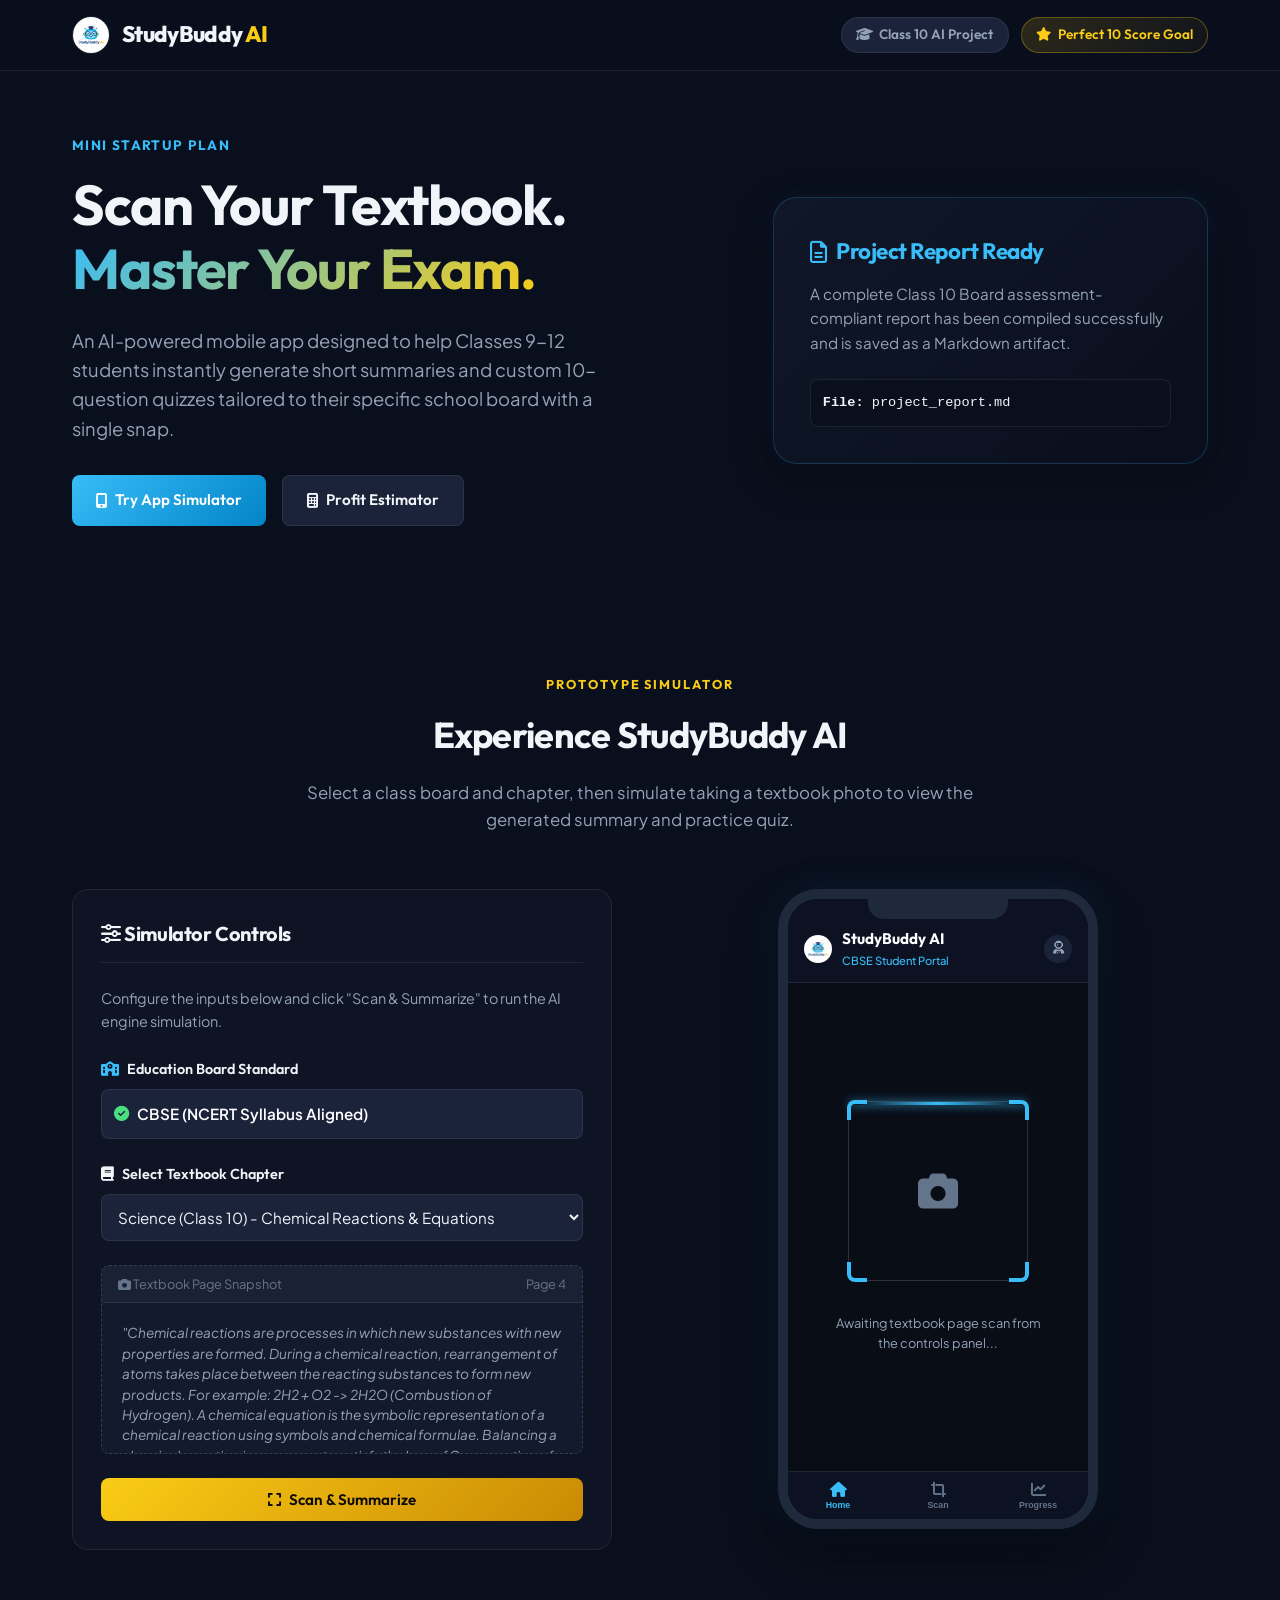
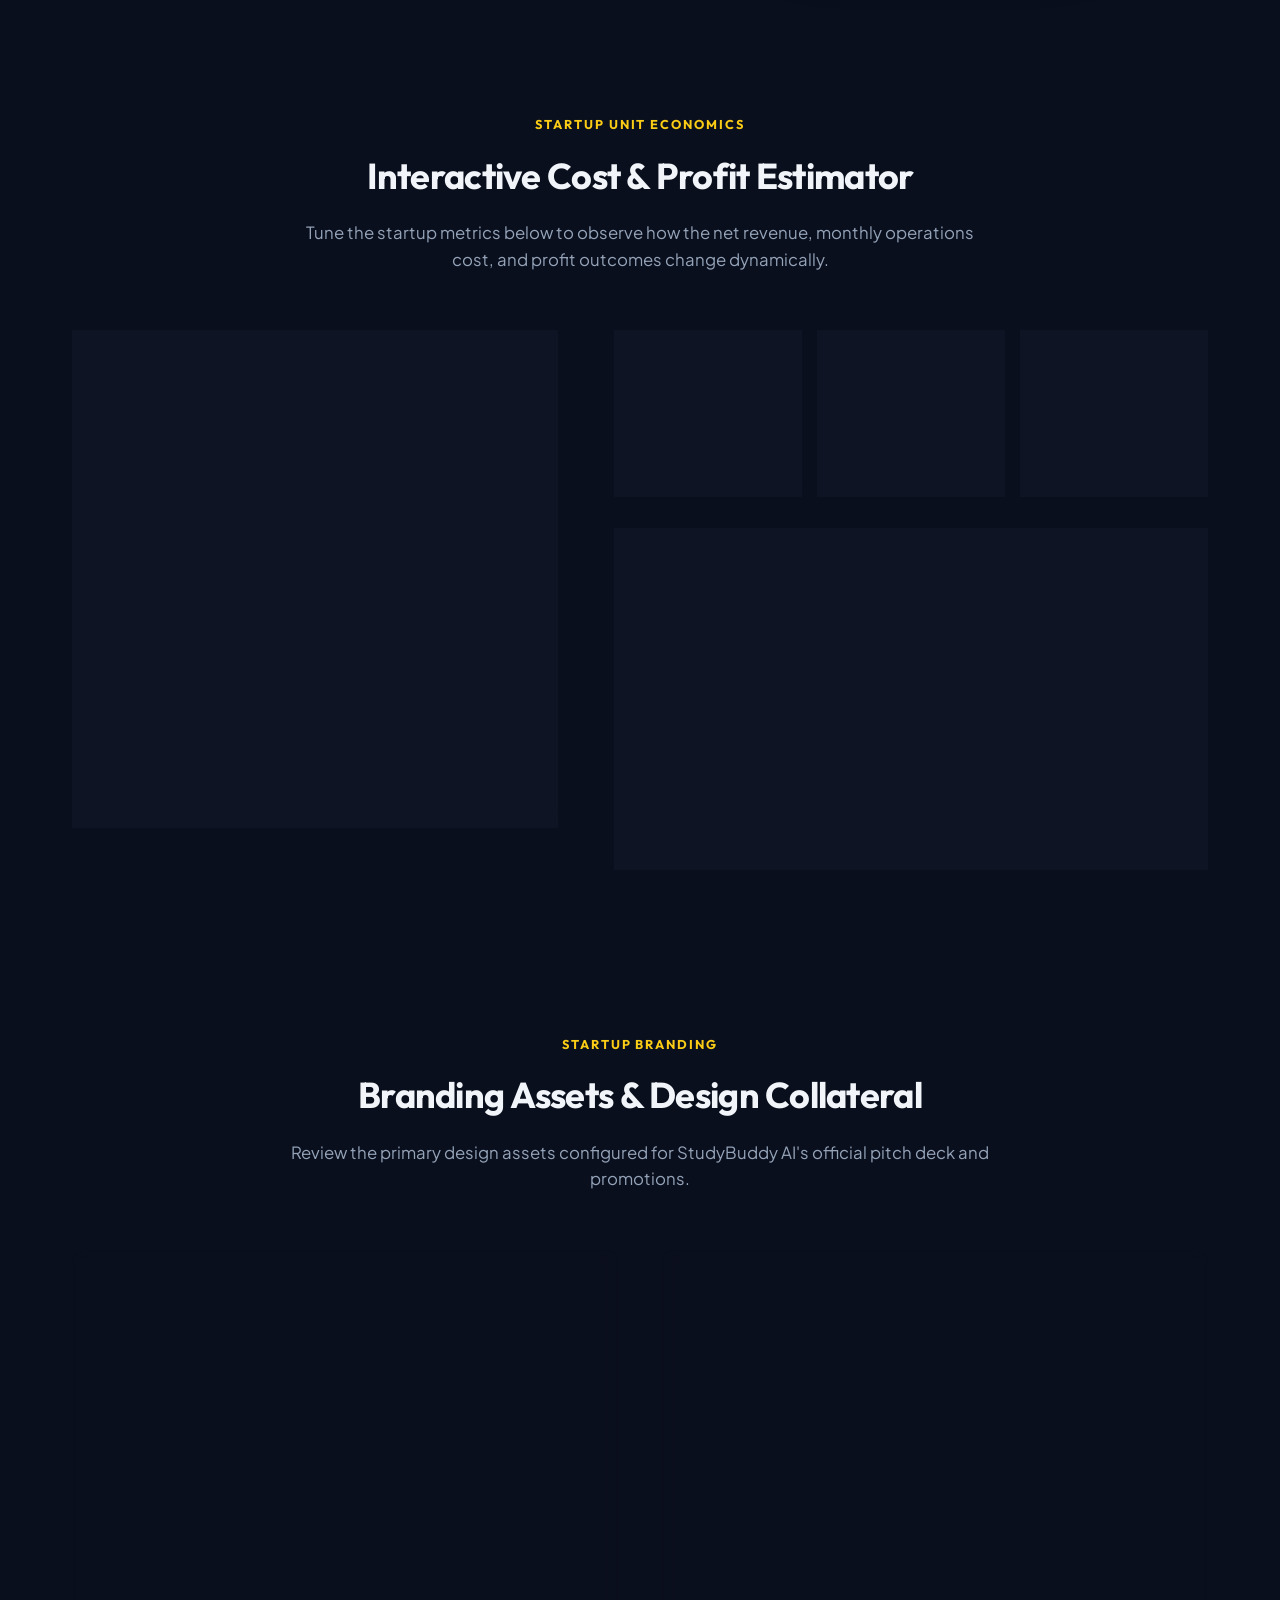
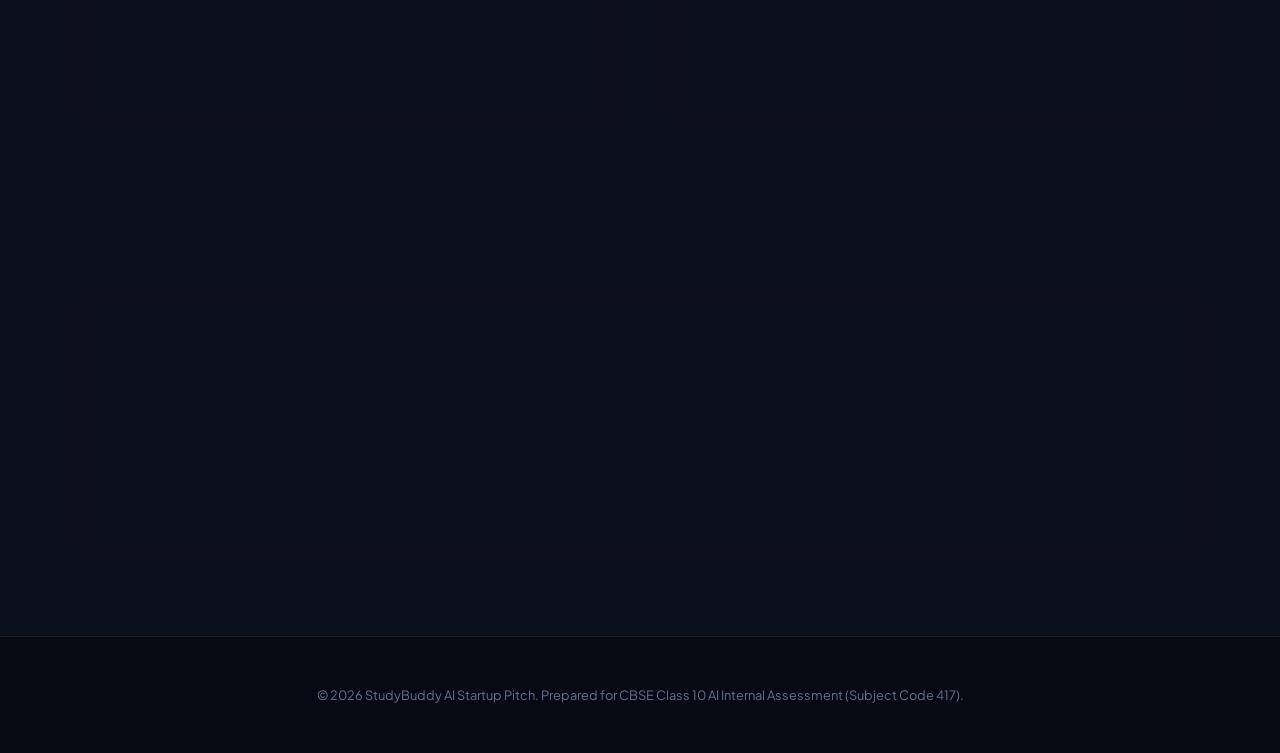
==== index.html @ 03fd6e16 "Initial commit: StudyBuddy AI CBSE project landing page & prototype" ====
<!DOCTYPE html>
<html lang="en">
<head>
  <meta charset="UTF-8">
  <meta name="viewport" content="width=device-width, initial-scale=1.0">
  <title>StudyBuddy AI — Mini Startup Plan Dashboard</title>
  <!-- Google Fonts -->
  <link rel="preconnect" href="https://fonts.googleapis.com">
  <link rel="preconnect" href="https://fonts.gstatic.com" crossorigin>
  <link href="https://fonts.googleapis.com/css2?family=Outfit:wght@300;400;500;600;700;800&family=Plus+Jakarta+Sans:wght@300;400;500;600;700&display=swap" rel="stylesheet">
  <!-- Font Awesome Icons -->
  <link rel="stylesheet" href="https://cdnjs.cloudflare.com/ajax/libs/font-awesome/6.4.0/css/all.min.css">
  <!-- Custom CSS -->
  <link rel="stylesheet" href="styles.css">
</head>
<body class="dark-theme">
  <!-- Navigation Header -->
  <header>
    <div class="header-container">
      <div class="logo-area">
        <img src="assets/logo.png" alt="StudyBuddy AI Logo" class="nav-logo-img">
        <span class="logo-text">StudyBuddy <span class="highlight">AI</span></span>
      </div>
      <div class="badge-area">
        <span class="class-badge"><i class="fa-solid fa-graduation-cap"></i> Class 10 AI Project</span>
        <span class="score-badge"><i class="fa-solid fa-star"></i> Perfect 10 Score Goal</span>
      </div>
    </div>
  </header>

  <!-- Hero Section -->
  <section class="hero-section">
    <div class="hero-grid">
      <div class="hero-content">
        <span class="tagline">MINI STARTUP PLAN</span>
        <h1>Scan Your Textbook.<br><span class="gradient-text">Master Your Exam.</span></h1>
        <p class="subtitle">
          An AI-powered mobile app designed to help Classes 9-12 students instantly generate short summaries and custom 10-question quizzes tailored to their specific school board with a single snap.
        </p>
        <div class="cta-buttons">
          <a href="#simulator" class="btn btn-primary"><i class="fa-solid fa-mobile-screen-button"></i> Try App Simulator</a>
          <a href="#calculator" class="btn btn-secondary"><i class="fa-solid fa-calculator"></i> Profit Estimator</a>
        </div>
      </div>
      <div class="hero-badge-card">
        <div class="badge-content">
          <div class="report-link-card">
            <h3><i class="fa-regular fa-file-lines"></i> Project Report Ready</h3>
            <p>A complete Class 10 Board assessment-compliant report has been compiled successfully and is saved as a Markdown artifact.</p>
            <div class="artifact-meta">
              <span><strong>File:</strong> project_report.md</span>
            </div>
          </div>
        </div>
      </div>
    </div>
  </section>

  <!-- Interactive Simulator Section -->
  <section id="simulator" class="simulator-section">
    <div class="section-header">
      <span class="section-tag">PROTOTYPE SIMULATOR</span>
      <h2>Experience StudyBuddy AI</h2>
      <p>Select a class board and chapter, then simulate taking a textbook photo to view the generated summary and practice quiz.</p>
    </div>

    <div class="simulator-grid">
      <!-- Controller panel (left) -->
      <div class="simulator-controls card">
        <h3><i class="fa-solid fa-sliders"></i> Simulator Controls</h3>
        <p class="control-desc">Configure the inputs below and click "Scan & Summarize" to run the AI engine simulation.</p>
        
        <div class="form-group">
          <label><i class="fa-solid fa-school text-blue"></i> Education Board Standard</label>
          <div style="padding: 0.75rem; background: var(--bg-tertiary); border: 1px solid var(--border-color); border-radius: var(--border-radius-sm); font-size: 0.95rem; font-weight: 600; color: #fff; display: flex; align-items: center; gap: 0.5rem;">
            <i class="fa-solid fa-circle-check text-green"></i> CBSE (NCERT Syllabus Aligned)
          </div>
        </div>

        <div class="form-group">
          <label for="chapter-select"><i class="fa-solid fa-book"></i> Select Textbook Chapter</label>
          <select id="chapter-select">
            <option value="science-10">Science (Class 10) - Chemical Reactions & Equations</option>
            <option value="history-10">Social Science (Class 10) - Nationalism in Europe</option>
            <option value="english-10">English Literature (Class 10) - A Letter to God</option>
          </select>
        </div>

        <div class="textbook-preview">
          <div class="preview-header">
            <span><i class="fa-solid fa-camera"></i> Textbook Page Snapshot</span>
            <span class="page-num">Page 4</span>
          </div>
          <div class="preview-body" id="textbook-page-content">
            <!-- Filled dynamically by JS -->
          </div>
        </div>

        <button id="scan-btn" class="btn btn-accent btn-full"><i class="fa-solid fa-expand"></i> Scan & Summarize</button>
      </div>

      <!-- Simulated Smartphone (center/right) -->
      <div class="smartphone-mockup">
        <div class="phone-frame">
          <div class="phone-notch"></div>
          <div class="phone-screen">
            <!-- App Header -->
            <div class="app-header">
              <img src="assets/logo.png" alt="StudyBuddy AI Logo" class="app-logo">
              <div class="app-title-group">
                <span class="app-name">StudyBuddy AI</span>
                <span class="app-tagline" id="app-current-board">CBSE Student Portal</span>
              </div>
              <div class="app-user-avatar"><i class="fa-solid fa-user-astronaut"></i></div>
            </div>

            <!-- App Screens container -->
            <div class="app-content-container">
              
              <!-- Screen 1: Camera scanning placeholder -->
              <div id="screen-camera" class="phone-screen-view active">
                <div class="scanner-container">
                  <div class="scan-target-box">
                    <div class="corner top-left"></div>
                    <div class="corner top-right"></div>
                    <div class="corner bottom-left"></div>
                    <div class="corner bottom-right"></div>
                    <div class="scan-laser"></div>
                    <i class="fa-solid fa-camera scan-camera-icon"></i>
                  </div>
                  <p class="scan-hint">Awaiting textbook page scan from the controls panel...</p>
                </div>
              </div>

              <!-- Screen 2: Processing -->
              <div id="screen-processing" class="phone-screen-view">
                <div class="processing-loader">
                  <div class="spinner"></div>
                  <h4>AI OCR & Analysis Running...</h4>
                  <p id="processing-step">Extracting textbook text</p>
                </div>
              </div>

              <!-- Screen 3: Output tabs (Summary and Quiz) -->
              <div id="screen-results" class="phone-screen-view">
                <div class="results-tab-bar">
                  <button class="tab-btn active" data-tab="tab-summary"><i class="fa-solid fa-file-text"></i> Summary</button>
                  <button class="tab-btn" data-tab="tab-quiz"><i class="fa-solid fa-list-check"></i> Practice Quiz</button>
                </div>
                <div class="results-tab-content">
                  <!-- Summary Tab -->
                  <div id="tab-summary" class="tab-pane active">
                    <div class="summary-card">
                      <div class="summary-chapter-header">
                        <span class="summary-subject" id="sum-subject">SCIENCE</span>
                        <h4 id="sum-title">Chemical Reactions</h4>
                      </div>
                      <div class="summary-points" id="sum-points-list">
                        <!-- Populated by JS -->
                      </div>
                    </div>
                  </div>
                  <!-- Quiz Tab -->
                  <div id="tab-quiz" class="tab-pane">
                    <div class="quiz-container">
                      <div class="quiz-progress-bar">
                        <div class="quiz-progress" id="quiz-progress-fill"></div>
                      </div>
                      <div class="quiz-q-header">
                        <span class="quiz-q-counter" id="q-counter">Question 1 of 5</span>
                        <span class="quiz-score" id="q-current-score">Score: 0 XP</span>
                      </div>
                      
                      <div class="quiz-question-box" id="quiz-question-text">
                        What is the balancing coefficient of Oxygen in the combustion of methane?
                      </div>

                      <div class="quiz-options-list" id="quiz-options-container">
                        <!-- Populated by JS -->
                      </div>

                      <button id="quiz-next-btn" class="btn btn-accent btn-full hidden">Next Question <i class="fa-solid fa-arrow-right"></i></button>

                      <div id="quiz-result-slide" class="quiz-summary-slide hidden">
                        <i class="fa-solid fa-circle-check score-success-icon"></i>
                        <h3>Quiz Completed!</h3>
                        <p class="final-score-text">You earned <span id="earned-xp" class="text-yellow">50</span> XP</p>
                        <p class="final-score-desc" id="quiz-rating-msg">Great job! You've mastered this page concept.</p>
                        <button id="quiz-restart-btn" class="btn btn-secondary btn-full"><i class="fa-solid fa-arrows-rotate"></i> Retake Quiz</button>
                      </div>
                    </div>
                  </div>
                </div>
              </div>

            </div>

            <!-- App Bottom Navigation bar -->
            <div class="app-bottom-nav">
              <button class="nav-item active" id="app-nav-home"><i class="fa-solid fa-home"></i><span>Home</span></button>
              <button class="nav-item" id="app-nav-scan"><i class="fa-solid fa-crop-simple"></i><span>Scan</span></button>
              <button class="nav-item" id="app-nav-profile"><i class="fa-solid fa-chart-line"></i><span>Progress</span></button>
            </div>

          </div>
        </div>
      </div>
    </div>
  </section>

  <!-- Interactive Financial Calculator Section -->
  <section id="calculator" class="calculator-section">
    <div class="section-header">
      <span class="section-tag">STARTUP UNIT ECONOMICS</span>
      <h2>Interactive Cost & Profit Estimator</h2>
      <p>Tune the startup metrics below to observe how the net revenue, monthly operations cost, and profit outcomes change dynamically.</p>
    </div>

    <div class="calculator-grid">
      <!-- Slider controllers (left) -->
      <div class="calculator-inputs card">
        <h3><i class="fa-solid fa-sliders-h"></i> Financial Variables</h3>
        
        <div class="slider-group">
          <div class="slider-header">
            <span><i class="fa-solid fa-users"></i> Monthly Active Users</span>
            <span class="slider-value" id="val-mau">10,000</span>
          </div>
          <input type="range" id="input-mau" min="1000" max="50000" step="500" value="10000">
          <span class="slider-range-labels"><span>1k</span><span>50k</span></span>
        </div>

        <div class="slider-group">
          <div class="slider-header">
            <span><i class="fa-solid fa-percent"></i> Premium Conversion Rate</span>
            <span class="slider-value" id="val-conversion">10%</span>
          </div>
          <input type="range" id="input-conversion" min="2" max="25" step="0.5" value="10">
          <span class="slider-range-labels"><span>2%</span><span>25%</span></span>
        </div>

        <div class="slider-group">
          <div class="slider-header">
            <span><i class="fa-solid fa-indian-rupee-sign"></i> Premium Price (Monthly)</span>
            <span class="slider-value" id="val-price">₹99</span>
          </div>
          <input type="range" id="input-price" min="49" max="299" step="10" value="99">
          <span class="slider-range-labels"><span>₹49</span><span>₹299</span></span>
        </div>

        <div class="financial-summary-snippet">
          <div class="snip-row">
            <span>Calculated Premium Users:</span>
            <strong id="snip-premium-users">1,000</strong>
          </div>
          <div class="snip-row">
            <span>Break-Even Subscribers Needed:</span>
            <strong id="snip-breakeven">809</strong>
          </div>
        </div>
      </div>

      <!-- Financial Dashboard display (right) -->
      <div class="calculator-outputs">
        <div class="dashboard-metric-grid">
          <!-- Card 1: Gross Revenue -->
          <div class="metric-card card glow-blue">
            <span class="metric-label"><i class="fa-solid fa-arrow-trend-up"></i> Gross Monthly Revenue</span>
            <h2 class="metric-value text-blue" id="disp-revenue">₹99,000</h2>
            <p class="metric-helper">Premium subscribers &times; Subscription price</p>
          </div>

          <!-- Card 2: Total Operations Costs -->
          <div class="metric-card card glow-red">
            <span class="metric-label"><i class="fa-solid fa-wallet"></i> Total Operating Costs</span>
            <h2 class="metric-value text-red" id="disp-cost">₹80,000</h2>
            <p class="metric-helper">Server hosting + AI API tokens + Marketing</p>
          </div>

          <!-- Card 3: Net Profit -->
          <div class="metric-card card glow-green">
            <span class="metric-label"><i class="fa-solid fa-hand-holding-dollar"></i> Net Monthly Profit</span>
            <h2 class="metric-value text-green" id="disp-profit">₹19,000</h2>
            <p class="metric-helper">Gross revenue minus operations cost</p>
          </div>
        </div>

        <!-- Expense Breakdown list -->
        <div class="expense-breakdown card">
          <h3><i class="fa-solid fa-chart-pie"></i> Dynamic Operating Costs Breakdown</h3>
          <div class="expense-bars-container">
            
            <div class="expense-item">
              <div class="exp-header">
                <span>AI LLM API Fees (scales with requests)</span>
                <span id="cost-api">₹25,000</span>
              </div>
              <div class="exp-bar-bg"><div class="exp-bar-fill" id="bar-api" style="width: 31.25%"></div></div>
            </div>

            <div class="expense-item">
              <div class="exp-header">
                <span>Hosting & Cloud Infrastructure (semi-fixed)</span>
                <span id="cost-hosting">₹12,000</span>
              </div>
              <div class="exp-bar-bg"><div class="exp-bar-fill" id="bar-hosting" style="width: 15%"></div></div>
            </div>

            <div class="expense-item">
              <div class="exp-header">
                <span>Social Media Marketing & Acquisition (fixed)</span>
                <span id="cost-marketing">₹15,000</span>
              </div>
              <div class="exp-bar-bg"><div class="exp-bar-fill" id="bar-marketing" style="width: 18.75%"></div></div>
            </div>

            <div class="expense-item">
              <div class="exp-header">
                <span>Customer Support & App Maintenance (fixed)</span>
                <span id="cost-support">₹20,000</span>
              </div>
              <div class="exp-bar-bg"><div class="exp-bar-fill" id="bar-support" style="width: 25%"></div></div>
            </div>

            <div class="expense-item">
              <div class="exp-header">
                <span>Miscellaneous & UPI Gateway Fees (2% of Revenue)</span>
                <span id="cost-misc">₹8,000</span>
              </div>
              <div class="exp-bar-bg"><div class="exp-bar-fill" id="bar-misc" style="width: 10%"></div></div>
            </div>

          </div>
        </div>
      </div>
    </div>
  </section>

  <!-- Startup Assets Showcase -->
  <section class="assets-section">
    <div class="section-header">
      <span class="section-tag">STARTUP BRANDING</span>
      <h2>Branding Assets & Design Collateral</h2>
      <p>Review the primary design assets configured for StudyBuddy AI's official pitch deck and promotions.</p>
    </div>

    <div class="assets-grid">
      <!-- Logo Asset -->
      <div class="asset-showcase-card card">
        <div class="asset-img-container bg-white">
          <img src="assets/logo.png" alt="StudyBuddy AI Logo" class="asset-img">
        </div>
        <div class="asset-details">
          <h4>StudyBuddy AI Official Logo</h4>
          <p>Cute cartoon robot head representing AI assistance, with round glasses and a graduation cap symbolizing studious habits. Designed in bright yellow and sky blue.</p>
          <span class="asset-spec">Format: PNG Vector Style | Size: 1:1 Aspect Ratio</span>
        </div>
      </div>

      <!-- Poster Asset -->
      <div class="asset-showcase-card card">
        <div class="asset-img-container">
          <img src="assets/poster.png" alt="StudyBuddy AI Advertisement Poster" class="asset-img poster-aspect">
        </div>
        <div class="asset-details">
          <h4>Branded Advertisement Poster</h4>
          <p>Designed for social media distribution and school bulletin board ads. Explains the core USP: "Scan Your Textbook. Master Your Exam." with premium glowing graphics.</p>
          <span class="asset-spec">Format: PNG Portrait | Size: A4 High Resolution</span>
        </div>
      </div>
    </div>
  </section>

  <!-- Summary of Market Need & Idea Card (For revision study) -->
  <section class="quick-study-section">
    <div class="card study-summary-card">
      <div class="card-inner-grid">
        <div class="text-side">
          <h2><i class="fa-solid fa-graduation-cap highlight"></i> Ready for Presentation?</h2>
          <p>This web workspace represents the complete visual portfolio for the <strong>StudyBuddy AI Startup Plan</strong>. You can run through this app prototype directly during your Class 10 internal assessment presentation to score the absolute highest marks.</p>
          <div class="study-stats-grid">
            <div class="stat-badge"><i class="fa-solid fa-circle-check text-green"></i> 1-Click Scan Concept</div>
            <div class="stat-badge"><i class="fa-solid fa-circle-check text-green"></i> Board Syllabus Aligned</div>
            <div class="stat-badge"><i class="fa-solid fa-circle-check text-green"></i> Indian Rupees Cost Model</div>
            <div class="stat-badge"><i class="fa-solid fa-circle-check text-green"></i> Fully Responsive Design</div>
          </div>
        </div>
        <div class="button-side">
          <a href="file:///C:/Users/NITHISHKUMAR/.gemini/antigravity/brain/5ebdeb32-1a06-4459-be71-f6422bd69f97/project_report.md" target="_blank" class="btn btn-accent btn-full"><i class="fa-regular fa-file-pdf"></i> Open Written Report</a>
        </div>
      </div>
    </div>
  </section>

  <!-- Footer -->
  <footer>
    <p>&copy; 2026 StudyBuddy AI Startup Pitch. Prepared for CBSE Class 10 AI Internal Assessment (Subject Code 417).</p>
  </footer>

  <!-- Script JS -->
  <script src="script.js"></script>
</body>
</html>
---- styles.css ----
/* -----------------------------------------
   StudyBuddy AI CSS Stylesheet
   Theme: Sleek Dark / Cosmic Tech
   Palettes: Deep Blues, Electric Sky Blue, Sunny Yellow
   ----------------------------------------- */

:root {
  --bg-primary: #0a0f1d;
  --bg-secondary: #121829;
  --bg-tertiary: #1b233a;
  --bg-card: rgba(18, 24, 41, 0.7);
  
  --text-primary: #f1f5f9;
  --text-secondary: #94a3b8;
  --text-muted: #64748b;
  
  --color-blue: #38bdf8;
  --color-blue-glow: rgba(56, 189, 248, 0.15);
  --color-yellow: #facc15;
  --color-yellow-glow: rgba(250, 204, 21, 0.15);
  --color-green: #4ade80;
  --color-green-glow: rgba(74, 222, 128, 0.15);
  --color-red: #f87171;
  --color-red-glow: rgba(248, 113, 113, 0.15);
  
  --accent-color: #38bdf8;
  --border-color: rgba(255, 255, 255, 0.08);
  
  --font-display: 'Outfit', sans-serif;
  --font-body: 'Plus Jakarta Sans', sans-serif;
  --transition-smooth: all 0.3s cubic-bezier(0.4, 0, 0.2, 1);
  --border-radius-sm: 8px;
  --border-radius-md: 16px;
  --border-radius-lg: 24px;
}

/* Base Reset & Styling */
* {
  box-sizing: border-box;
  margin: 0;
  padding: 0;
  scrollbar-width: thin;
  scrollbar-color: var(--text-muted) var(--bg-secondary);
}

html {
  scroll-behavior: smooth;
}

body {
  background-color: var(--bg-primary);
  color: var(--text-primary);
  font-family: var(--font-body);
  line-height: 1.6;
  overflow-x: hidden;
}

/* Scrollbar customization */
::-webkit-scrollbar {
  width: 8px;
}
::-webkit-scrollbar-track {
  background: var(--bg-secondary);
}
::-webkit-scrollbar-thumb {
  background: var(--text-muted);
  border-radius: 4px;
}
::-webkit-scrollbar-thumb:hover {
  background: var(--text-secondary);
}

/* Container limits */
header, section, footer {
  width: 100%;
}

h1, h2, h3, h4 {
  font-family: var(--font-display);
  font-weight: 700;
  letter-spacing: -0.02em;
}

/* Gradients and Text Highlights */
.highlight {
  color: var(--color-yellow);
}

.gradient-text {
  background: linear-gradient(135deg, var(--color-blue), var(--color-yellow));
  -webkit-background-clip: text;
  -webkit-text-fill-color: transparent;
}

.text-blue { color: var(--color-blue); }
.text-yellow { color: var(--color-yellow); }
.text-green { color: var(--color-green); }
.text-red { color: var(--color-red); }

/* Header Navigation Bar */
header {
  background-color: rgba(10, 15, 29, 0.85);
  backdrop-filter: blur(12px);
  border-bottom: 1px solid var(--border-color);
  position: sticky;
  top: 0;
  z-index: 100;
}

.header-container {
  max-width: 1200px;
  margin: 0 auto;
  padding: 1rem 2rem;
  display: flex;
  justify-content: space-between;
  align-items: center;
}

.logo-area {
  display: flex;
  align-items: center;
  gap: 0.75rem;
}

.nav-logo-img {
  width: 38px;
  height: 38px;
  object-fit: contain;
  border-radius: 50%;
  border: 1px solid var(--border-color);
}

.logo-text {
  font-family: var(--font-display);
  font-weight: 800;
  font-size: 1.4rem;
  letter-spacing: -0.03em;
}

.badge-area {
  display: flex;
  gap: 0.75rem;
}

.class-badge, .score-badge {
  font-family: var(--font-display);
  font-weight: 600;
  font-size: 0.85rem;
  padding: 0.4rem 0.9rem;
  border-radius: 20px;
  display: flex;
  align-items: center;
  gap: 0.4rem;
}

.class-badge {
  background: var(--bg-tertiary);
  color: var(--text-secondary);
  border: 1px solid var(--border-color);
}

.score-badge {
  background: linear-gradient(135deg, rgba(250, 204, 21, 0.15), rgba(250, 204, 21, 0.03));
  color: var(--color-yellow);
  border: 1px solid rgba(250, 204, 21, 0.3);
}

/* Card Component (Glassmorphism basis) */
.card {
  background: var(--bg-card);
  backdrop-filter: blur(8px);
  border: 1px solid var(--border-color);
  border-radius: var(--border-radius-md);
  padding: 1.75rem;
  transition: var(--transition-smooth);
}

.card:hover {
  border-color: rgba(255, 255, 255, 0.15);
  box-shadow: 0 10px 30px rgba(0, 0, 0, 0.25);
  transform: translateY(-2px);
}

/* Buttons System */
.btn {
  font-family: var(--font-display);
  font-weight: 600;
  font-size: 0.95rem;
  padding: 0.75rem 1.5rem;
  border-radius: var(--border-radius-sm);
  cursor: pointer;
  display: inline-flex;
  align-items: center;
  justify-content: center;
  gap: 0.5rem;
  transition: var(--transition-smooth);
  text-decoration: none;
  border: none;
}

.btn-primary {
  background: linear-gradient(135deg, var(--color-blue), #0284c7);
  color: #fff;
}

.btn-primary:hover {
  background: linear-gradient(135deg, #0ea5e9, #0369a1);
  box-shadow: 0 4px 15px rgba(56, 189, 248, 0.4);
  transform: translateY(-1px);
}

.btn-secondary {
  background: var(--bg-tertiary);
  color: var(--text-primary);
  border: 1px solid var(--border-color);
}

.btn-secondary:hover {
  background: #253050;
  border-color: rgba(255, 255, 255, 0.2);
}

.btn-accent {
  background: linear-gradient(135deg, var(--color-yellow), #ca8a04);
  color: #0c0a09;
}

.btn-accent:hover {
  background: linear-gradient(135deg, #fde047, #a16207);
  box-shadow: 0 4px 15px rgba(250, 204, 21, 0.4);
  transform: translateY(-1px);
}

.btn-full {
  width: 100%;
}

.hidden {
  display: none !important;
}

/* Hero Section */
.hero-section {
  max-width: 1200px;
  margin: 0 auto;
  padding: 4rem 2rem;
}

.hero-grid {
  display: grid;
  grid-template-columns: 1.2fr 0.8fr;
  gap: 3rem;
  align-items: center;
}

.hero-content .tagline {
  font-family: var(--font-display);
  font-weight: 700;
  letter-spacing: 0.1em;
  font-size: 0.85rem;
  color: var(--color-blue);
  margin-bottom: 1rem;
  display: block;
}

.hero-content h1 {
  font-size: 3.5rem;
  line-height: 1.15;
  margin-bottom: 1.5rem;
}

.hero-content .subtitle {
  font-size: 1.15rem;
  color: var(--text-secondary);
  margin-bottom: 2rem;
  max-width: 550px;
}

.hero-content .cta-buttons {
  display: flex;
  gap: 1rem;
}

/* Hero Report Link Card */
.hero-badge-card {
  perspective: 1000px;
}

.report-link-card {
  background: linear-gradient(135deg, rgba(18, 24, 41, 0.9), rgba(10, 15, 29, 0.95));
  border: 1px solid rgba(56, 189, 248, 0.2);
  border-radius: var(--border-radius-lg);
  padding: 2.25rem;
  box-shadow: 0 15px 40px rgba(0, 0, 0, 0.3), 0 0 20px rgba(56, 189, 248, 0.05);
  position: relative;
  overflow: hidden;
}

.report-link-card::before {
  content: '';
  position: absolute;
  top: -50%;
  right: -50%;
  width: 200px;
  height: 200px;
  background: radial-gradient(circle, rgba(56, 189, 248, 0.15) 0%, rgba(0,0,0,0) 70%);
  pointer-events: none;
}

.report-link-card h3 {
  font-size: 1.4rem;
  margin-bottom: 0.75rem;
  color: var(--color-blue);
  display: flex;
  align-items: center;
  gap: 0.6rem;
}

.report-link-card p {
  color: var(--text-secondary);
  font-size: 0.95rem;
  margin-bottom: 1.5rem;
}

.artifact-meta {
  background: var(--bg-primary);
  border-radius: var(--border-radius-sm);
  padding: 0.75rem;
  border: 1px solid var(--border-color);
  font-family: monospace;
  font-size: 0.85rem;
  color: var(--text-primary);
}

/* Sections Global Structure */
section {
  padding: 5rem 2rem;
  max-width: 1200px;
  margin: 0 auto;
}

.section-header {
  text-align: center;
  max-width: 700px;
  margin: 0 auto 3.5rem auto;
}

.section-tag {
  font-family: var(--font-display);
  font-weight: 700;
  font-size: 0.8rem;
  letter-spacing: 0.15em;
  color: var(--color-yellow);
  display: inline-block;
  margin-bottom: 0.75rem;
}

.section-header h2 {
  font-size: 2.25rem;
  margin-bottom: 1rem;
}

.section-header p {
  color: var(--text-secondary);
  font-size: 1.05rem;
}

/* Simulator Section layout */
.simulator-grid {
  display: grid;
  grid-template-columns: 1fr 1fr;
  gap: 3.5rem;
  align-items: start;
}

/* Left panel controls */
.simulator-controls {
  display: flex;
  flex-direction: column;
  gap: 1.5rem;
}

.simulator-controls h3 {
  font-size: 1.25rem;
  border-bottom: 1px solid var(--border-color);
  padding-bottom: 0.75rem;
}

.control-desc {
  font-size: 0.9rem;
  color: var(--text-secondary);
}

.form-group {
  display: flex;
  flex-direction: column;
  gap: 0.5rem;
}

.form-group label {
  font-family: var(--font-display);
  font-weight: 600;
  font-size: 0.9rem;
  color: var(--text-primary);
  display: flex;
  align-items: center;
  gap: 0.5rem;
}

select {
  background: var(--bg-tertiary);
  border: 1px solid var(--border-color);
  border-radius: var(--border-radius-sm);
  color: var(--text-primary);
  padding: 0.75rem;
  font-family: var(--font-body);
  font-size: 0.95rem;
  outline: none;
  cursor: pointer;
  transition: var(--transition-smooth);
}

select:focus {
  border-color: var(--color-blue);
  box-shadow: 0 0 8px rgba(56, 189, 248, 0.25);
}

.textbook-preview {
  background: #141a2e;
  border: 1px dashed rgba(255,255,255,0.15);
  border-radius: var(--border-radius-sm);
  overflow: hidden;
}

.preview-header {
  background: rgba(255,255,255,0.03);
  padding: 0.5rem 1rem;
  border-bottom: 1px solid var(--border-color);
  display: flex;
  justify-content: space-between;
  align-items: center;
  font-size: 0.8rem;
  color: var(--text-muted);
}

.preview-body {
  padding: 1.25rem;
  font-size: 0.85rem;
  color: var(--text-secondary);
  max-height: 150px;
  overflow-y: auto;
  line-height: 1.5;
}

/* Smartphone Mockup */
.smartphone-mockup {
  display: flex;
  justify-content: center;
  align-items: center;
}

.phone-frame {
  width: 320px;
  height: 640px;
  background: #0f172a;
  border: 10px solid #1e293b;
  border-radius: 40px;
  box-shadow: 0 25px 50px rgba(0, 0, 0, 0.4), 0 0 40px rgba(56, 189, 248, 0.08);
  position: relative;
  overflow: hidden;
}

.phone-notch {
  width: 140px;
  height: 20px;
  background: #1e293b;
  border-radius: 0 0 16px 16px;
  position: absolute;
  top: 0;
  left: 50%;
  transform: translateX(-50%);
  z-index: 10;
}

.phone-screen {
  width: 100%;
  height: 100%;
  display: flex;
  flex-direction: column;
  background: #090d16;
}

/* App Header */
.app-header {
  padding: 1.75rem 1rem 0.75rem 1rem;
  background: #0d1222;
  border-bottom: 1px solid var(--border-color);
  display: flex;
  align-items: center;
  gap: 0.6rem;
}

.app-logo {
  width: 28px;
  height: 28px;
  border-radius: 50%;
}

.app-title-group {
  display: flex;
  flex-direction: column;
  flex-grow: 1;
}

.app-name {
  font-family: var(--font-display);
  font-weight: 700;
  font-size: 0.95rem;
  color: #fff;
}

.app-tagline {
  font-size: 0.7rem;
  color: var(--color-blue);
  font-weight: 500;
}

.app-user-avatar {
  width: 28px;
  height: 28px;
  border-radius: 50%;
  background: var(--bg-tertiary);
  color: var(--text-secondary);
  display: flex;
  align-items: center;
  justify-content: center;
  font-size: 0.8rem;
}

/* App Screens Container */
.app-content-container {
  flex-grow: 1;
  overflow-y: auto;
  position: relative;
  display: flex;
  flex-direction: column;
}

.phone-screen-view {
  position: absolute;
  top: 0;
  left: 0;
  width: 100%;
  height: 100%;
  padding: 1rem;
  display: none;
  flex-direction: column;
}

.phone-screen-view.active {
  display: flex;
}

/* Screen 1: Camera */
.scanner-container {
  flex-grow: 1;
  display: flex;
  flex-direction: column;
  justify-content: center;
  align-items: center;
  text-align: center;
  padding: 1.5rem;
}

.scan-target-box {
  width: 180px;
  height: 180px;
  border: 1px solid rgba(255,255,255,0.15);
  border-radius: 12px;
  position: relative;
  margin-bottom: 2rem;
  display: flex;
  justify-content: center;
  align-items: center;
}

.scan-target-box .corner {
  position: absolute;
  width: 20px;
  height: 20px;
  border: 4px solid var(--color-blue);
}

.corner.top-left { top: -2px; left: -2px; border-right: none; border-bottom: none; border-top-left-radius: 8px; }
.corner.top-right { top: -2px; right: -2px; border-left: none; border-bottom: none; border-top-right-radius: 8px; }
.corner.bottom-left { bottom: -2px; left: -2px; border-right: none; border-top: none; border-bottom-left-radius: 8px; }
.corner.bottom-right { bottom: -2px; right: -2px; border-left: none; border-top: none; border-bottom-right-radius: 8px; }

.scan-laser {
  position: absolute;
  top: 0;
  left: 0;
  width: 100%;
  height: 3px;
  background: linear-gradient(90deg, transparent, var(--color-blue), transparent);
  box-shadow: 0 0 10px var(--color-blue);
  animation: laserScan 2.5s infinite linear;
}

.scan-camera-icon {
  font-size: 2.5rem;
  color: var(--text-muted);
  animation: pulseCamera 2s infinite ease-in-out;
}

.scan-hint {
  font-size: 0.8rem;
  color: var(--text-secondary);
}

/* Animations */
@keyframes laserScan {
  0% { top: 0%; }
  50% { top: 100%; }
  100% { top: 0%; }
}

@keyframes pulseCamera {
  0% { transform: scale(1); opacity: 0.5; }
  50% { transform: scale(1.08); opacity: 0.9; }
  100% { transform: scale(1); opacity: 0.5; }
}

/* Screen 2: Processing */
.processing-loader {
  flex-grow: 1;
  display: flex;
  flex-direction: column;
  justify-content: center;
  align-items: center;
  text-align: center;
}

.spinner {
  width: 42px;
  height: 42px;
  border: 4px solid var(--border-color);
  border-top-color: var(--color-blue);
  border-radius: 50%;
  animation: spin 1s infinite linear;
  margin-bottom: 1.5rem;
}

@keyframes spin {
  0% { transform: rotate(0deg); }
  100% { transform: rotate(360deg); }
}

.processing-loader h4 {
  font-size: 1rem;
  margin-bottom: 0.5rem;
}

.processing-loader p {
  font-size: 0.75rem;
  color: var(--color-blue);
  font-family: monospace;
}

/* Screen 3: Results */
.results-tab-bar {
  display: flex;
  background: #0d1222;
  border-radius: 8px;
  padding: 0.25rem;
  margin-bottom: 0.75rem;
}

.tab-btn {
  flex: 1;
  background: transparent;
  border: none;
  color: var(--text-secondary);
  padding: 0.5rem;
  font-family: var(--font-display);
  font-weight: 600;
  font-size: 0.75rem;
  cursor: pointer;
  border-radius: 6px;
  transition: var(--transition-smooth);
  display: flex;
  align-items: center;
  justify-content: center;
  gap: 0.3rem;
}

.tab-btn.active {
  background: var(--bg-tertiary);
  color: var(--color-blue);
  box-shadow: 0 2px 6px rgba(0,0,0,0.15);
}

.results-tab-content {
  flex-grow: 1;
  overflow-y: auto;
  padding-right: 0.25rem;
}

.tab-pane {
  display: none;
  flex-direction: column;
  gap: 0.75rem;
}

.tab-pane.active {
  display: flex;
}

/* Summary Card Style */
.summary-card {
  background: var(--bg-secondary);
  border: 1px solid var(--border-color);
  border-radius: 12px;
  padding: 1rem;
}

.summary-chapter-header {
  border-bottom: 1px solid var(--border-color);
  padding-bottom: 0.5rem;
  margin-bottom: 0.75rem;
}

.summary-subject {
  font-size: 0.65rem;
  font-family: var(--font-display);
  font-weight: 800;
  letter-spacing: 0.1em;
  color: var(--color-yellow);
}

.summary-chapter-header h4 {
  font-size: 0.95rem;
  color: #fff;
}

.summary-points {
  display: flex;
  flex-direction: column;
  gap: 0.6rem;
}

.summary-point-item {
  display: flex;
  gap: 0.5rem;
  font-size: 0.75rem;
  color: var(--text-secondary);
  line-height: 1.4;
}

.summary-point-item i {
  color: var(--color-blue);
  margin-top: 0.2rem;
  font-size: 0.65rem;
}

/* Quiz Interface */
.quiz-container {
  display: flex;
  flex-direction: column;
  gap: 0.8rem;
  height: 100%;
}

.quiz-progress-bar {
  width: 100%;
  height: 4px;
  background: var(--bg-tertiary);
  border-radius: 2px;
  overflow: hidden;
}

.quiz-progress {
  height: 100%;
  background: var(--color-yellow);
  width: 0%;
  transition: var(--transition-smooth);
}

.quiz-q-header {
  display: flex;
  justify-content: space-between;
  font-size: 0.7rem;
  font-weight: 600;
}

.quiz-q-counter {
  color: var(--text-secondary);
}

.quiz-score {
  color: var(--color-yellow);
}

.quiz-question-box {
  background: var(--bg-secondary);
  border: 1px solid var(--border-color);
  border-radius: 10px;
  padding: 0.85rem;
  font-size: 0.8rem;
  font-weight: 600;
  color: #fff;
  line-height: 1.4;
}

.quiz-options-list {
  display: flex;
  flex-direction: column;
  gap: 0.5rem;
}

.quiz-option {
  background: var(--bg-tertiary);
  border: 1px solid var(--border-color);
  border-radius: 8px;
  padding: 0.65rem 0.85rem;
  font-size: 0.75rem;
  color: var(--text-secondary);
  cursor: pointer;
  transition: var(--transition-smooth);
  text-align: left;
  display: flex;
  justify-content: space-between;
  align-items: center;
}

.quiz-option:hover {
  background: #252f4c;
  border-color: rgba(255,255,255,0.15);
  color: #fff;
}

.quiz-option.correct {
  background: rgba(74, 222, 128, 0.15);
  border-color: var(--color-green);
  color: var(--color-green);
  font-weight: 600;
}

.quiz-option.incorrect {
  background: rgba(248, 113, 113, 0.15);
  border-color: var(--color-red);
  color: var(--color-red);
}

/* Quiz Completion Screen */
.quiz-summary-slide {
  flex-grow: 1;
  display: flex;
  flex-direction: column;
  justify-content: center;
  align-items: center;
  text-align: center;
  padding: 1.5rem 1rem;
}

.score-success-icon {
  font-size: 3rem;
  color: var(--color-green);
  margin-bottom: 1rem;
  animation: scaleIn 0.5s ease-out;
}

@keyframes scaleIn {
  0% { transform: scale(0); }
  75% { transform: scale(1.15); }
  100% { transform: scale(1); }
}

.quiz-summary-slide h3 {
  font-size: 1.15rem;
  margin-bottom: 0.5rem;
}

.final-score-text {
  font-size: 1.25rem;
  font-family: var(--font-display);
  font-weight: 700;
  margin-bottom: 0.25rem;
}

.final-score-desc {
  font-size: 0.75rem;
  color: var(--text-secondary);
  margin-bottom: 1.5rem;
}

/* App Bottom Navigation Bar mockup */
.app-bottom-nav {
  height: 48px;
  background: #0d1222;
  border-top: 1px solid var(--border-color);
  display: flex;
}

.nav-item {
  flex: 1;
  background: transparent;
  border: none;
  color: var(--text-muted);
  display: flex;
  flex-direction: column;
  justify-content: center;
  align-items: center;
  cursor: pointer;
  transition: var(--transition-smooth);
}

.nav-item i {
  font-size: 0.95rem;
  margin-bottom: 0.15rem;
}

.nav-item span {
  font-size: 0.55rem;
  font-weight: 600;
}

.nav-item:hover, .nav-item.active {
  color: var(--color-blue);
}

/* Financial Calculator Section layout */
.calculator-grid {
  display: grid;
  grid-template-columns: 0.9fr 1.1fr;
  gap: 3.5rem;
  align-items: start;
}

.calculator-inputs {
  display: flex;
  flex-direction: column;
  gap: 1.75rem;
}

.calculator-inputs h3 {
  font-size: 1.25rem;
  border-bottom: 1px solid var(--border-color);
  padding-bottom: 0.75rem;
}

.slider-group {
  display: flex;
  flex-direction: column;
  gap: 0.5rem;
}

.slider-header {
  display: flex;
  justify-content: space-between;
  font-size: 0.95rem;
  font-family: var(--font-display);
  font-weight: 600;
}

.slider-header i {
  color: var(--color-blue);
  margin-right: 0.4rem;
}

.slider-value {
  color: var(--color-yellow);
}

input[type="range"] {
  -webkit-appearance: none;
  appearance: none;
  width: 100%;
  height: 6px;
  border-radius: 3px;
  background: var(--bg-tertiary);
  outline: none;
}

input[type="range"]::-webkit-slider-thumb {
  -webkit-appearance: none;
  appearance: none;
  width: 18px;
  height: 18px;
  border-radius: 50%;
  background: var(--color-blue);
  cursor: pointer;
  box-shadow: 0 0 10px rgba(56, 189, 248, 0.5);
  transition: var(--transition-smooth);
}

input[type="range"]::-webkit-slider-thumb:hover {
  transform: scale(1.15);
}

.slider-range-labels {
  display: flex;
  justify-content: space-between;
  font-size: 0.75rem;
  color: var(--text-muted);
}

.financial-summary-snippet {
  background: rgba(255,255,255,0.02);
  border-radius: 8px;
  padding: 1rem;
  border: 1px solid var(--border-color);
  display: flex;
  flex-direction: column;
  gap: 0.5rem;
}

.snip-row {
  display: flex;
  justify-content: space-between;
  font-size: 0.85rem;
  color: var(--text-secondary);
}

.snip-row strong {
  color: #fff;
}

/* Outputs Cards Grid */
.calculator-outputs {
  display: flex;
  flex-direction: column;
  gap: 2rem;
}

.dashboard-metric-grid {
  display: grid;
  grid-template-columns: repeat(3, 1fr);
  gap: 1rem;
}

.metric-card {
  padding: 1.25rem 1rem;
  text-align: center;
  position: relative;
  overflow: hidden;
}

.metric-card::before {
  content: '';
  position: absolute;
  top: 0;
  left: 0;
  width: 100%;
  height: 4px;
}

.glow-blue::before { background: var(--color-blue); }
.glow-red::before { background: var(--color-red); }
.glow-green::before { background: var(--color-green); }

.glow-blue:hover { box-shadow: 0 8px 24px var(--color-blue-glow); }
.glow-red:hover { box-shadow: 0 8px 24px var(--color-red-glow); }
.glow-green:hover { box-shadow: 0 8px 24px var(--color-green-glow); }

.metric-label {
  font-size: 0.75rem;
  color: var(--text-muted);
  font-weight: 600;
  text-transform: uppercase;
  letter-spacing: 0.05em;
  display: flex;
  align-items: center;
  justify-content: center;
  gap: 0.3rem;
  margin-bottom: 0.5rem;
}

.metric-value {
  font-size: 1.6rem;
  font-weight: 800;
  margin-bottom: 0.25rem;
}

.metric-helper {
  font-size: 0.65rem;
  color: var(--text-muted);
}

/* Expense breakdown list style */
.expense-breakdown h3 {
  font-size: 1.15rem;
  margin-bottom: 1.25rem;
  border-bottom: 1px solid var(--border-color);
  padding-bottom: 0.5rem;
}

.expense-bars-container {
  display: flex;
  flex-direction: column;
  gap: 1rem;
}

.expense-item {
  display: flex;
  flex-direction: column;
  gap: 0.35rem;
}

.exp-header {
  display: flex;
  justify-content: space-between;
  font-size: 0.8rem;
  color: var(--text-secondary);
}

.exp-header span:last-child {
  font-weight: 700;
  color: #fff;
}

.exp-bar-bg {
  width: 100%;
  height: 6px;
  background: var(--bg-tertiary);
  border-radius: 3px;
  overflow: hidden;
}

.exp-bar-fill {
  height: 100%;
  background: linear-gradient(90deg, var(--color-blue), var(--color-yellow));
  border-radius: 3px;
  transition: width 0.4s ease;
}

/* Branding Assets Showcase Section */
.assets-grid {
  display: grid;
  grid-template-columns: 1fr 1fr;
  gap: 2.5rem;
}

.asset-showcase-card {
  display: flex;
  flex-direction: column;
  gap: 1.25rem;
  overflow: hidden;
  padding: 1.25rem;
}

.asset-img-container {
  width: 100%;
  border-radius: var(--border-radius-sm);
  display: flex;
  justify-content: center;
  align-items: center;
  overflow: hidden;
  border: 1px solid var(--border-color);
  background: var(--bg-secondary);
}

.bg-white {
  background: #ffffff !important;
}

.asset-img {
  max-width: 100%;
  max-height: 280px;
  object-fit: contain;
  transition: var(--transition-smooth);
}

.asset-img.poster-aspect {
  max-height: 280px;
}

.asset-showcase-card:hover .asset-img {
  transform: scale(1.03);
}

.asset-details h4 {
  font-size: 1.1rem;
  color: #fff;
  margin-bottom: 0.35rem;
}

.asset-details p {
  font-size: 0.85rem;
  color: var(--text-secondary);
  margin-bottom: 0.75rem;
}

.asset-spec {
  font-family: monospace;
  font-size: 0.75rem;
  color: var(--text-muted);
}

/* Quick Study CTA Block */
.study-summary-card {
  background: linear-gradient(135deg, rgba(26, 35, 58, 0.8), rgba(18, 24, 41, 0.8));
  border: 1px solid rgba(250, 204, 21, 0.2);
}

.card-inner-grid {
  display: grid;
  grid-template-columns: 1.3fr 0.7fr;
  gap: 2.5rem;
  align-items: center;
}

.card-inner-grid h2 {
  font-size: 1.8rem;
  margin-bottom: 0.75rem;
}

.card-inner-grid p {
  color: var(--text-secondary);
  font-size: 0.95rem;
  margin-bottom: 1.5rem;
}

.study-stats-grid {
  display: grid;
  grid-template-columns: 1fr 1fr;
  gap: 0.75rem;
}

.stat-badge {
  font-size: 0.8rem;
  font-weight: 600;
  display: flex;
  align-items: center;
  gap: 0.5rem;
  color: var(--text-secondary);
}

/* Footer styling */
footer {
  text-align: center;
  padding: 3rem;
  border-top: 1px solid var(--border-color);
  background: #070a13;
}

footer p {
  font-size: 0.8rem;
  color: var(--text-muted);
}

/* Responsive adjustments */
@media (max-width: 968px) {
  .hero-grid, .simulator-grid, .calculator-grid, .assets-grid, .card-inner-grid {
    grid-template-columns: 1fr;
    gap: 2rem;
  }
  
  .hero-content {
    text-align: center;
  }
  
  .hero-content h1 {
    font-size: 2.75rem;
  }
  
  .hero-content .subtitle {
    margin: 0 auto 2rem auto;
  }
  
  .hero-content .cta-buttons {
    justify-content: center;
  }
  
  .dashboard-metric-grid {
    grid-template-columns: repeat(3, 1fr);
  }
  
  .header-container {
    flex-direction: column;
    gap: 1rem;
    text-align: center;
  }
}

@media (max-width: 680px) {
  .dashboard-metric-grid {
    grid-template-columns: 1fr;
    gap: 1rem;
  }
  
  .study-stats-grid {
    grid-template-columns: 1fr;
  }
  
  .card-inner-grid {
    text-align: center;
  }
  
  .card-inner-grid h2 {
    font-size: 1.5rem;
  }
}

@media (max-width: 480px) {
  section {
    padding: 3rem 1rem;
  }
  
  .hero-section {
    padding: 2rem 1rem;
  }
  
  .hero-content h1 {
    font-size: 2.0rem;
    line-height: 1.25;
  }
  
  .hero-content .subtitle {
    font-size: 0.95rem;
  }
  
  .btn {
    padding: 0.65rem 1.15rem;
    font-size: 0.85rem;
  }
  
  .hero-content .cta-buttons {
    flex-direction: column;
    width: 100%;
  }
  
  .hero-content .cta-buttons .btn {
    width: 100%;
  }
  
  .section-header {
    margin-bottom: 2.5rem;
  }
  
  .section-header h2 {
    font-size: 1.65rem;
  }
  
  .section-header p {
    font-size: 0.9rem;
  }
  
  .card {
    padding: 1.25rem;
  }
  
  /* Smartphone Adaptive scaling for small viewports */
  .smartphone-mockup {
    width: 100%;
    overflow: hidden;
  }
  
  .phone-frame {
    width: 100%;
    max-width: 290px;
    height: 540px;
    border: 4px solid #1e293b;
    border-radius: 24px;
    box-shadow: 0 15px 30px rgba(0, 0, 0, 0.4);
  }
  
  .phone-notch {
    display: none; /* Hide notch on small screen to save space */
  }
  
  .app-header {
    padding: 1.25rem 0.75rem 0.5rem 0.75rem;
  }
  
  .app-name {
    font-size: 0.85rem;
  }
  
  .app-tagline {
    font-size: 0.65rem;
  }
  
  .results-tab-bar {
    margin-bottom: 0.5rem;
  }
  
  .tab-btn {
    font-size: 0.7rem;
    padding: 0.4rem;
  }
  
  .summary-card, .quiz-container {
    padding: 0.75rem;
  }
  
  .summary-chapter-header h4 {
    font-size: 0.85rem;
  }
  
  .summary-point-item {
    font-size: 0.7rem;
  }
  
  .quiz-question-box {
    padding: 0.7rem;
    font-size: 0.75rem;
  }
  
  .quiz-option {
    padding: 0.5rem 0.75rem;
    font-size: 0.7rem;
  }
  
  .slider-header {
    font-size: 0.85rem;
  }
  
  .financial-summary-snippet {
    padding: 0.75rem;
  }
  
  .snip-row {
    font-size: 0.75rem;
  }
  
  .metric-card {
    padding: 1rem 0.75rem;
  }
  
  .metric-value {
    font-size: 1.4rem;
  }
  
  .asset-img-container {
    height: 200px;
  }
  
  .asset-img {
    max-height: 180px;
  }
  
  .button-side {
    width: 100%;
  }
  
  .button-side .btn {
    width: 100%;
  }
}
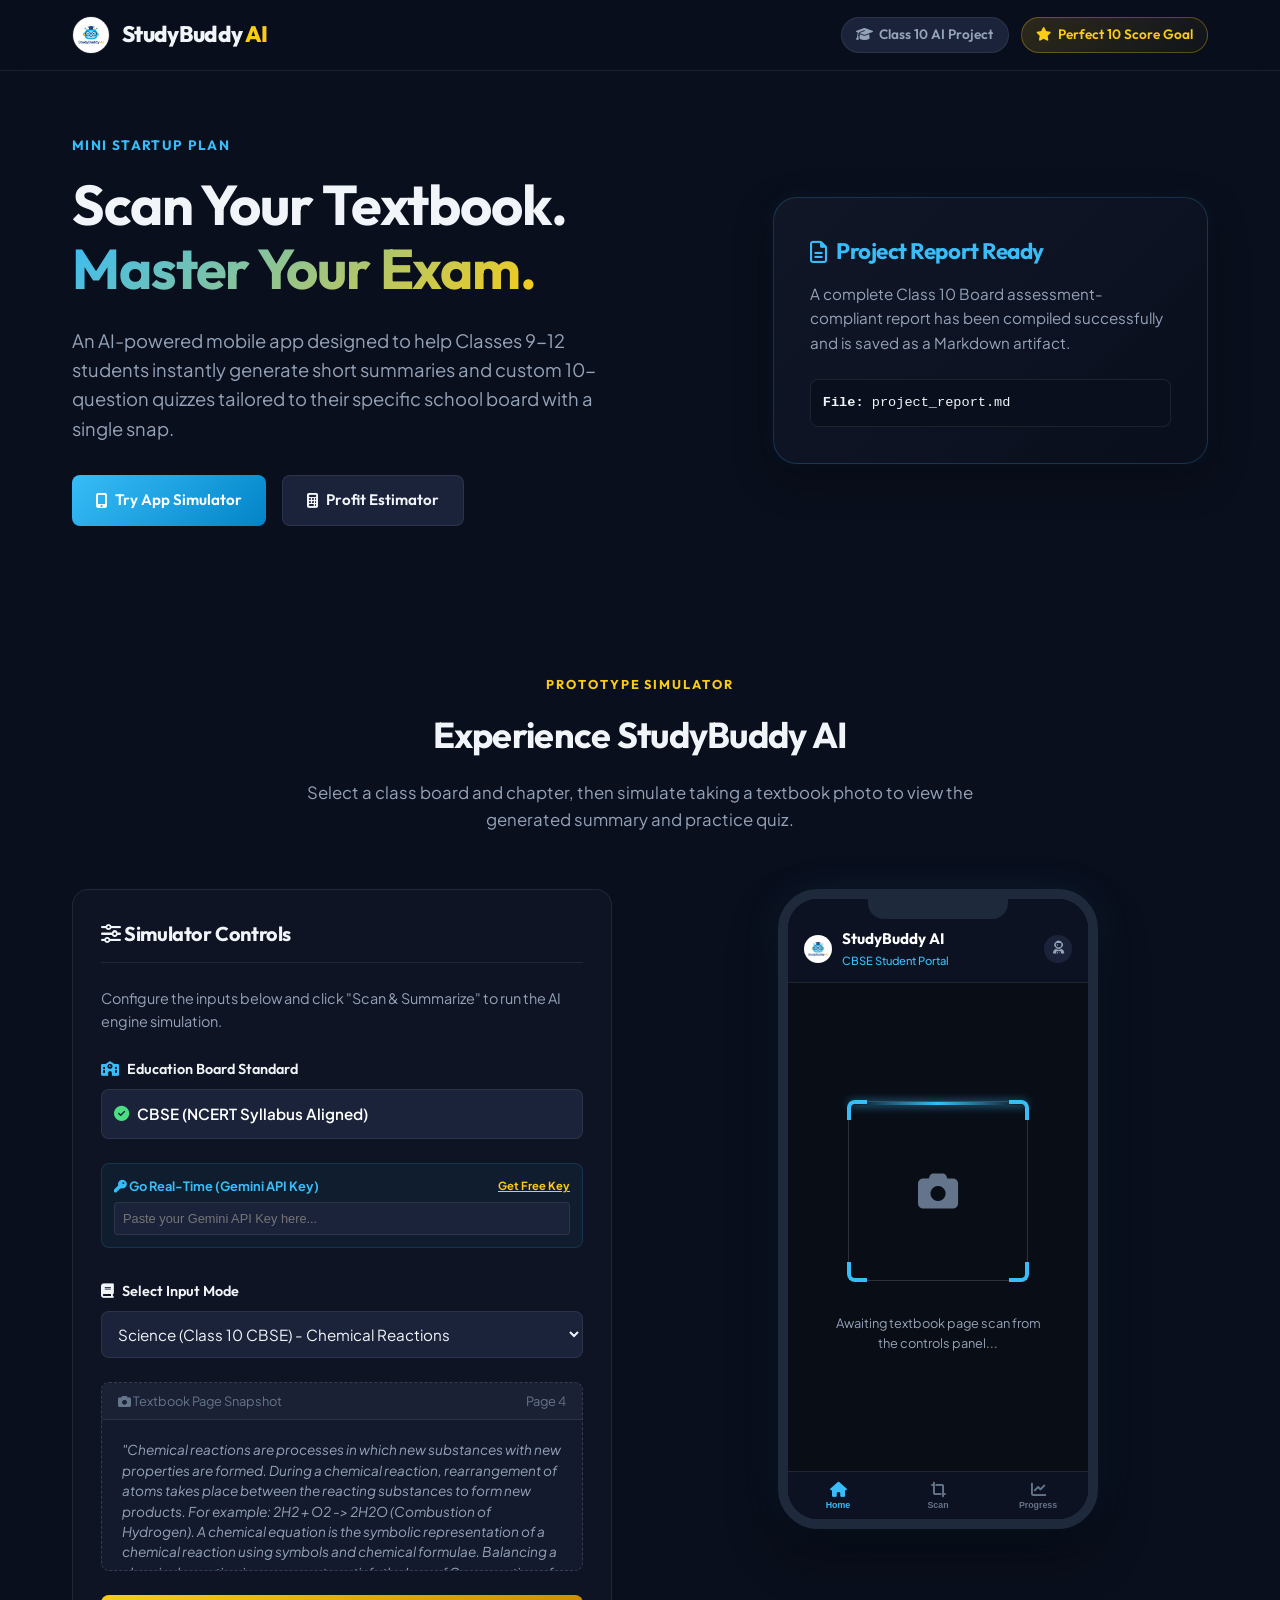
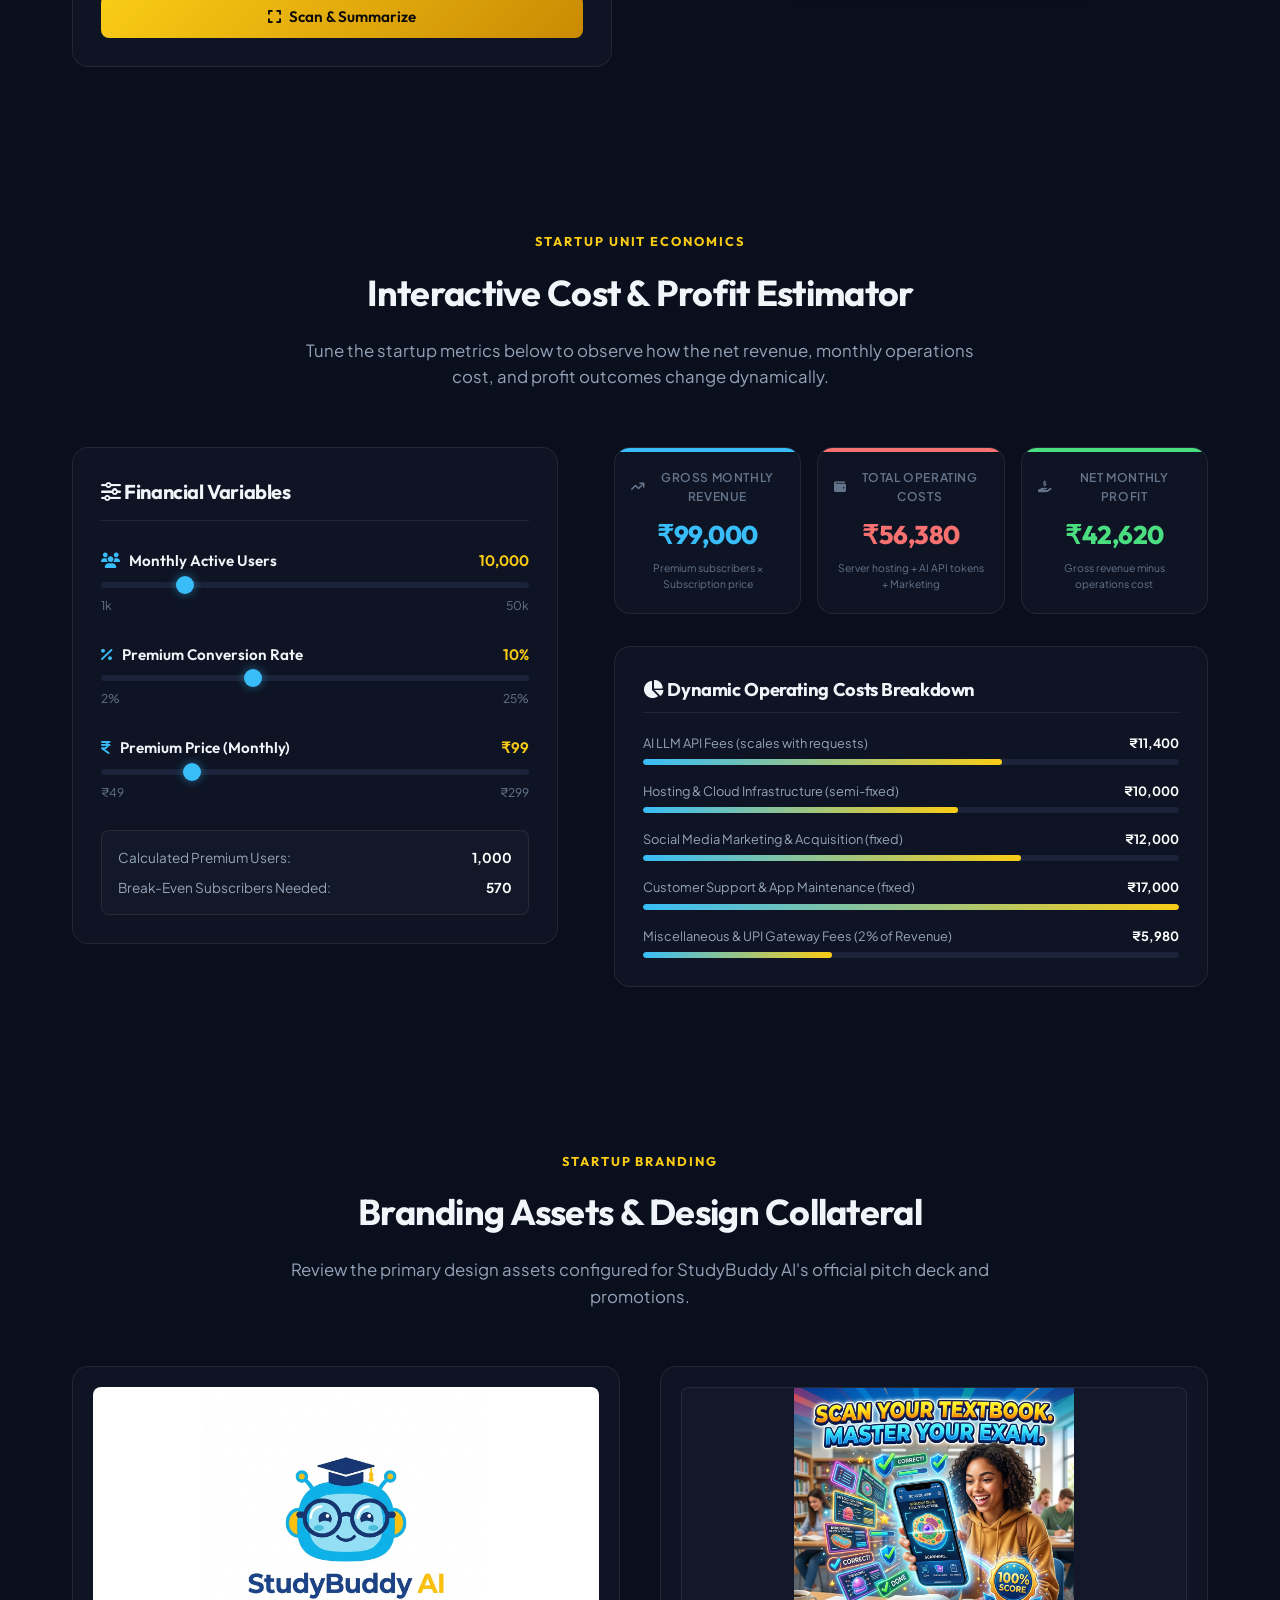
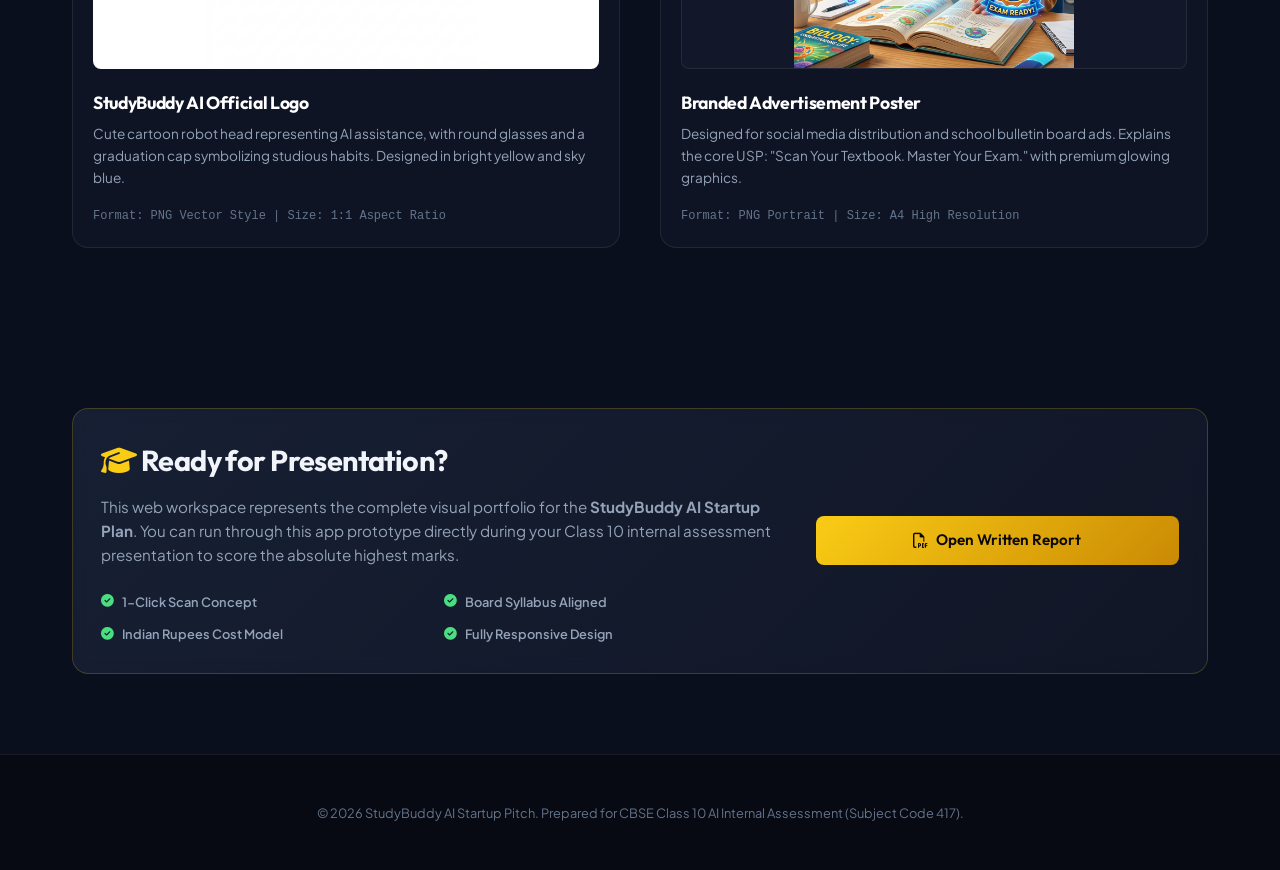
==== commit 6e8b368d: "Upgrade: Enable real live dynamic AI study summaries and quizzes using client-side Google Gemini API" ====
--- a/index.html
+++ b/index.html
@@ -77,16 +77,32 @@
           </div>
         </div>
 
+        <!-- Dynamic AI Key Settings (Glassmorphism card) -->
+        <div style="background: rgba(56, 189, 248, 0.05); border: 1px solid rgba(56, 189, 248, 0.15); border-radius: var(--border-radius-sm); padding: 0.75rem; margin-bottom: 0.5rem;">
+          <label style="font-size: 0.8rem; font-weight: 700; color: var(--color-blue); display: flex; align-items: center; justify-content: space-between;">
+            <span><i class="fa-solid fa-key"></i> Go Real-Time (Gemini API Key)</span>
+            <a href="https://aistudio.google.com/" target="_blank" style="font-size: 0.7rem; color: var(--color-yellow); text-decoration: underline;">Get Free Key</a>
+          </label>
+          <input type="password" id="gemini-key" placeholder="Paste your Gemini API Key here..." style="width: 100%; padding: 0.5rem; margin-top: 0.35rem; background: var(--bg-tertiary); border: 1px solid var(--border-color); border-radius: 4px; color: #fff; font-size: 0.8rem; outline: none;">
+        </div>
+
         <div class="form-group">
-          <label for="chapter-select"><i class="fa-solid fa-book"></i> Select Textbook Chapter</label>
+          <label for="chapter-select"><i class="fa-solid fa-book"></i> Select Input Mode</label>
           <select id="chapter-select">
-            <option value="science-10">Science (Class 10) - Chemical Reactions & Equations</option>
-            <option value="history-10">Social Science (Class 10) - Nationalism in Europe</option>
-            <option value="english-10">English Literature (Class 10) - A Letter to God</option>
+            <option value="science-10">Science (Class 10 CBSE) - Chemical Reactions</option>
+            <option value="history-10">Social Science (Class 10 CBSE) - Nationalism in Europe</option>
+            <option value="english-10">English (Class 10 CBSE) - A Letter to God</option>
+            <option value="custom">✍️ [Custom Mode] Scan Any Text (Real Live AI!)</option>
           </select>
         </div>
 
-        <div class="textbook-preview">
+        <!-- Custom Input text box (Hidden by default unless Custom mode is selected) -->
+        <div class="form-group hidden" id="custom-text-group">
+          <label for="custom-text-input"><i class="fa-solid fa-keyboard"></i> Paste Textbook Paragraphs</label>
+          <textarea id="custom-text-input" rows="4" placeholder="Paste any textbook paragraphs here (e.g. Science, Math, History)... StudyBuddy AI will read and summarize it live!" style="width: 100%; padding: 0.75rem; background: var(--bg-tertiary); border: 1px solid var(--border-color); border-radius: var(--border-radius-sm); color: #fff; font-family: var(--font-body); font-size: 0.85rem; outline: none; resize: vertical;"></textarea>
+        </div>
+
+        <div class="textbook-preview" id="preview-container">
           <div class="preview-header">
             <span><i class="fa-solid fa-camera"></i> Textbook Page Snapshot</span>
             <span class="page-num">Page 4</span>
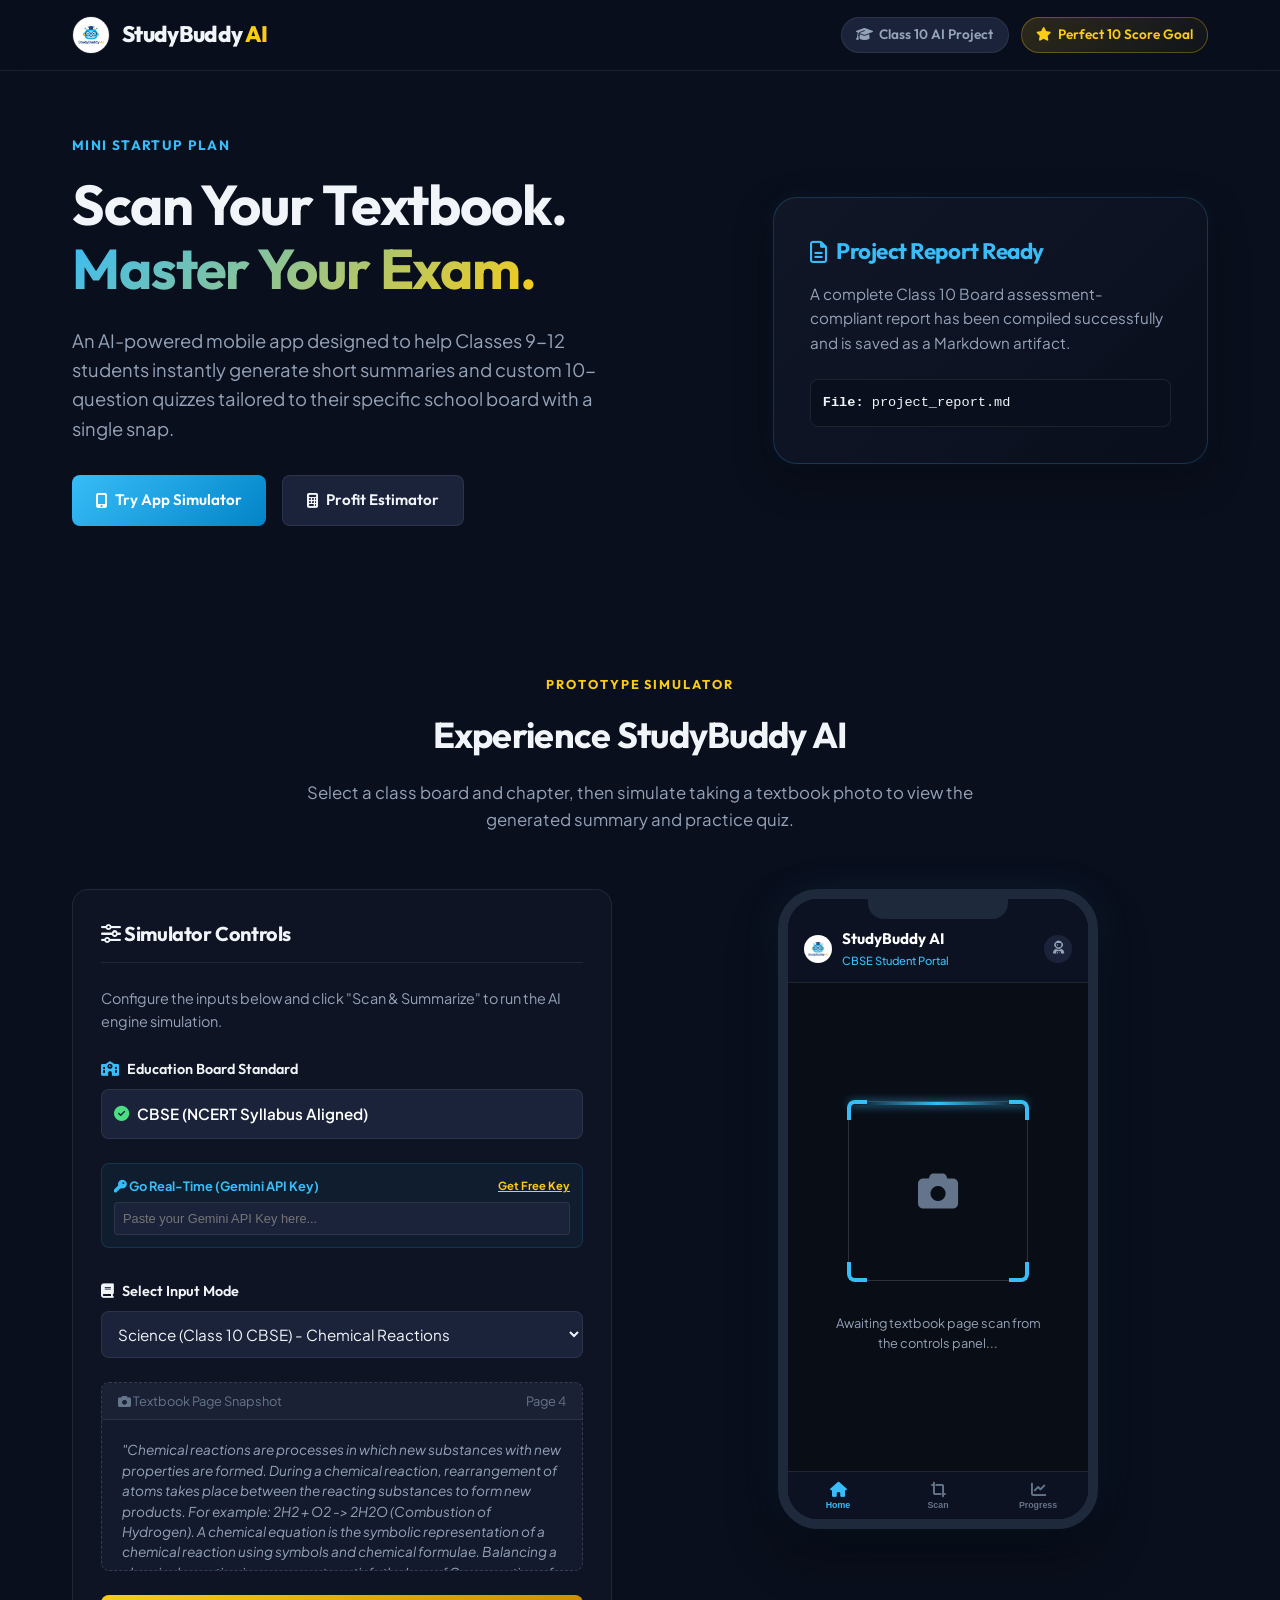
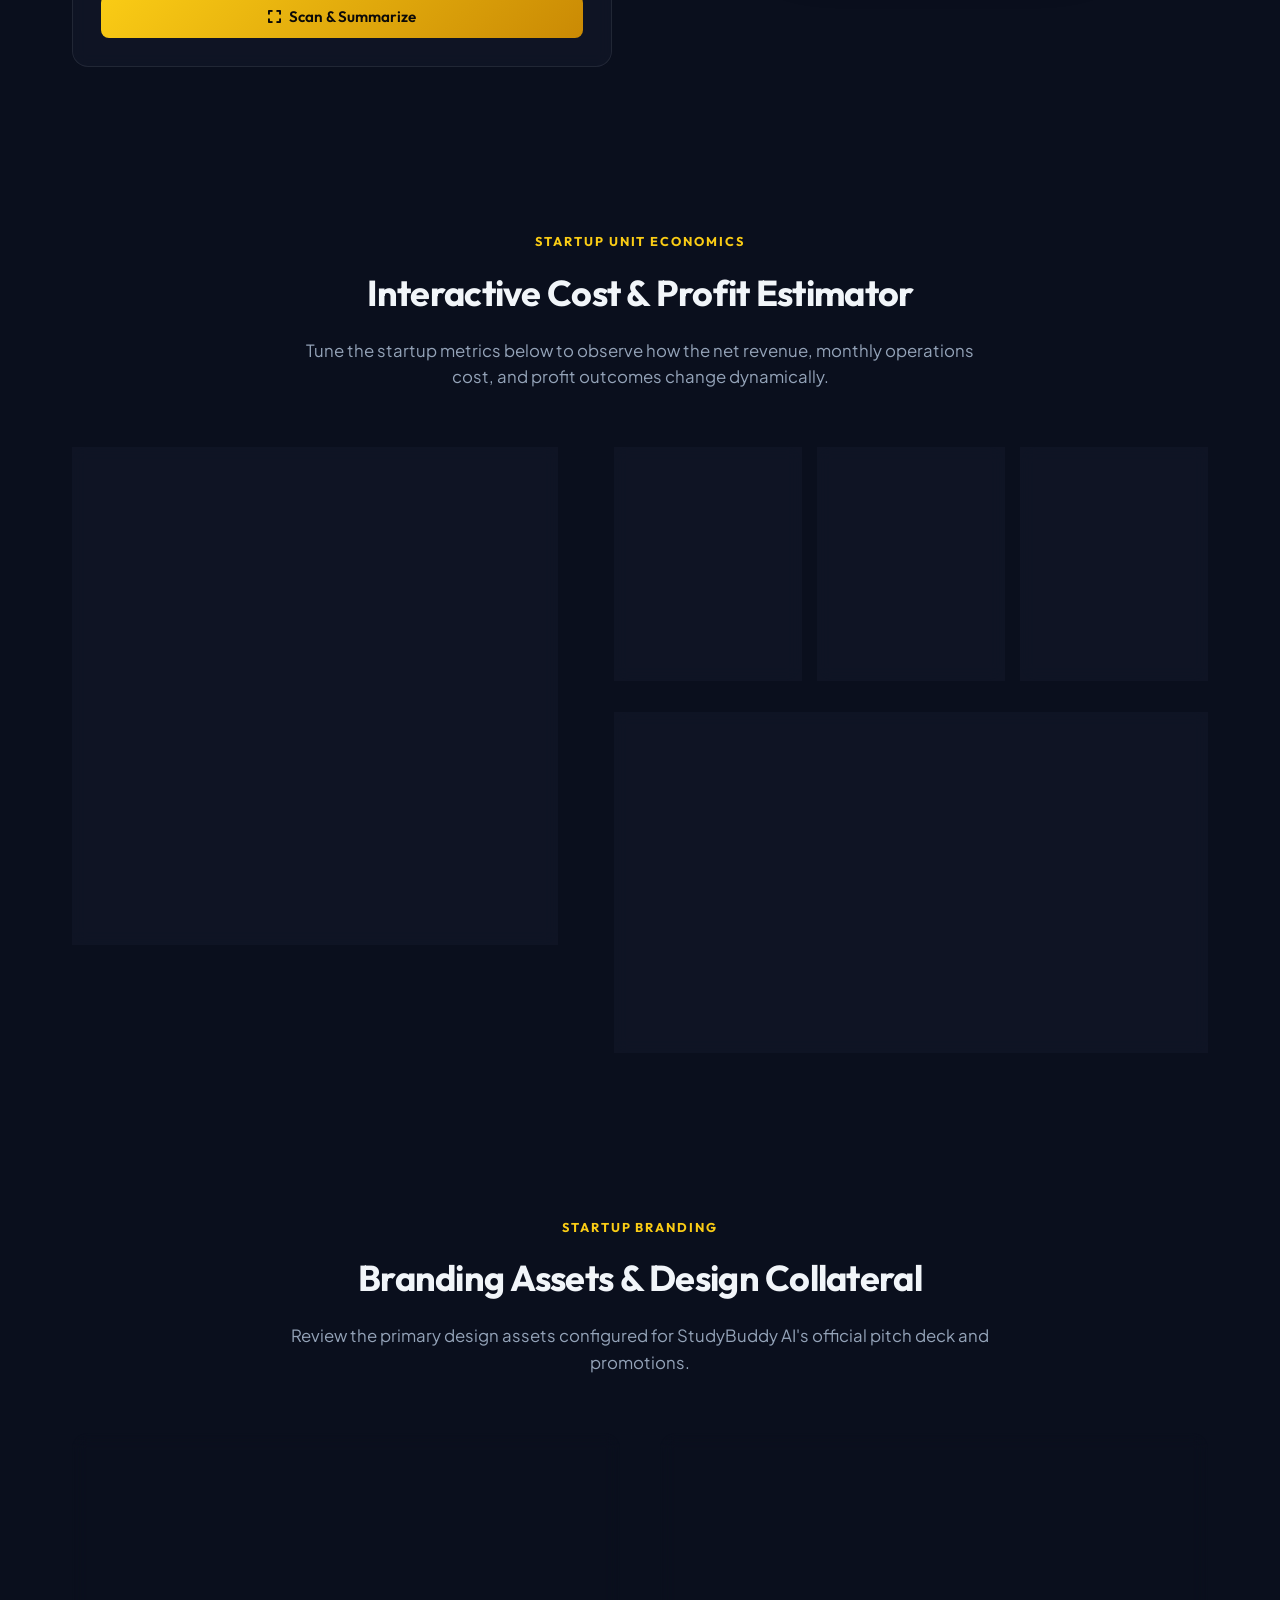
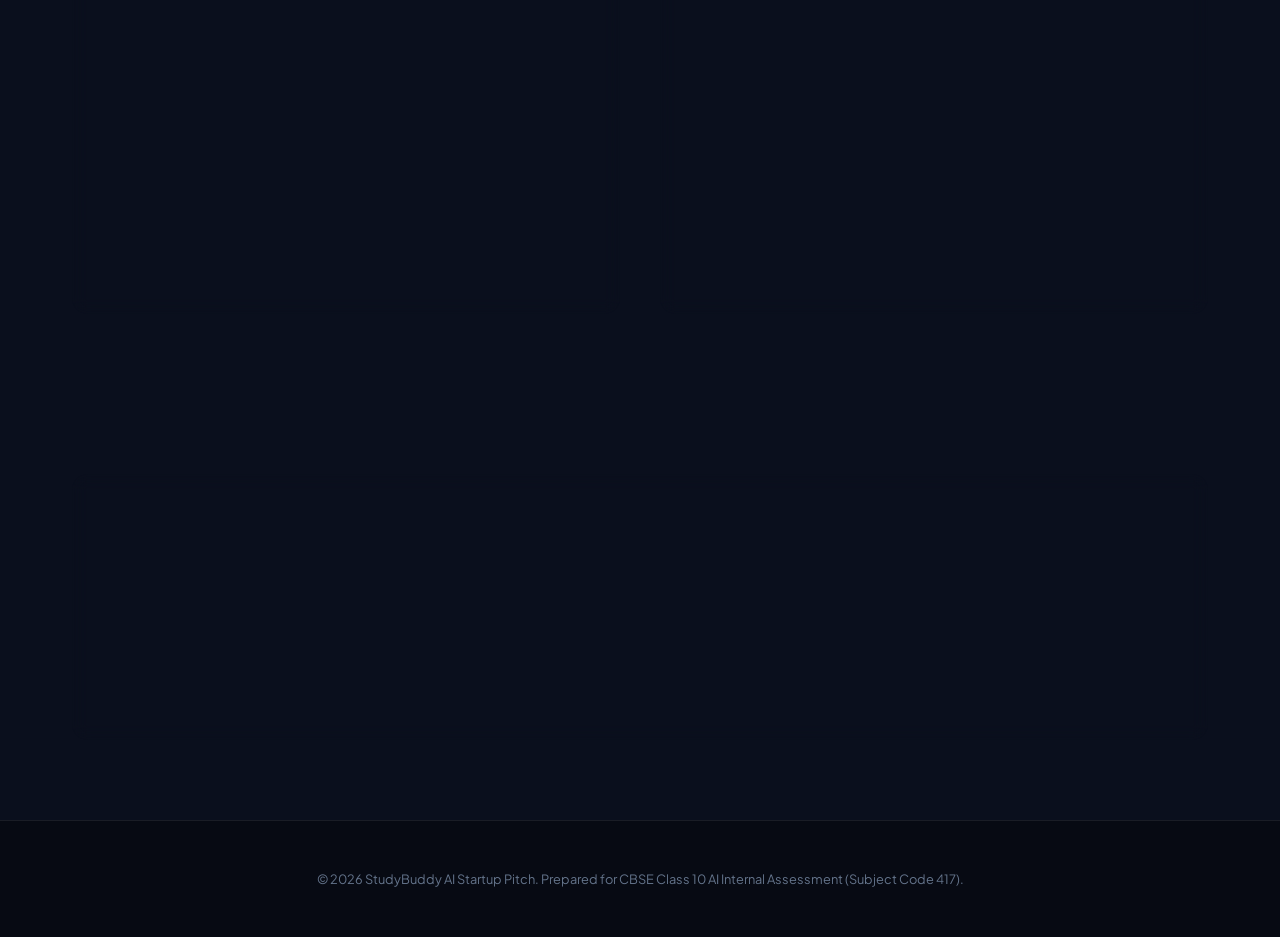
==== commit 4ff2ca7f: "Design: Integrate dynamic camera shutter flash, live circular SVG profit gauge, and celebratory floa" ====
--- a/index.html
+++ b/index.html
@@ -119,7 +119,9 @@
       <div class="smartphone-mockup">
         <div class="phone-frame">
           <div class="phone-notch"></div>
-          <div class="phone-screen">
+          <div class="phone-screen" style="position: relative;">
+            <!-- Shutter camera flash overlay -->
+            <div id="camera-shutter" style="position: absolute; top: 0; left: 0; width: 100%; height: 100%; background: #fff; opacity: 0; transition: opacity 0.15s ease-out; pointer-events: none; z-index: 99;"></div>
             <!-- App Header -->
             <div class="app-header">
               <img src="assets/logo.png" alt="StudyBuddy AI Logo" class="app-logo">
@@ -294,10 +296,21 @@
           </div>
 
           <!-- Card 3: Net Profit -->
-          <div class="metric-card card glow-green">
-            <span class="metric-label"><i class="fa-solid fa-hand-holding-dollar"></i> Net Monthly Profit</span>
-            <h2 class="metric-value text-green" id="disp-profit">₹19,000</h2>
-            <p class="metric-helper">Gross revenue minus operations cost</p>
+          <div class="metric-card card glow-green" style="display: flex; flex-direction: column; justify-content: space-between; align-items: center;">
+            <div>
+              <span class="metric-label"><i class="fa-solid fa-hand-holding-dollar"></i> Net Monthly Profit</span>
+              <h2 class="metric-value text-green" id="disp-profit" style="margin-bottom: 0.15rem;">₹19,000</h2>
+              <p class="metric-helper">Gross revenue minus operations cost</p>
+            </div>
+            
+            <!-- Dynamic SVG Profit Gauge -->
+            <div class="profit-gauge-container" style="display: flex; justify-content: center; margin-top: 0.5rem; transform: scale(1.05);">
+              <svg width="60" height="60" viewBox="0 0 36 36" style="display: block;">
+                <path stroke="rgba(255,255,255,0.06)" stroke-width="3" fill="none" d="M18 2.0845 a 15.9155 15.9155 0 0 1 0 31.831 a 15.9155 15.9155 0 0 1 0 -31.831" />
+                <path id="gauge-fill" stroke="var(--color-green)" stroke-width="3" stroke-dasharray="19, 100" stroke-linecap="round" fill="none" d="M18 2.0845 a 15.9155 15.9155 0 0 1 0 31.831 a 15.9155 15.9155 0 0 1 0 -31.831" />
+                <text x="18" y="21" style="fill: #fff; font-family: var(--font-display); font-size: 8px; font-weight: 700; text-anchor: middle;" id="gauge-text">19%</text>
+              </svg>
+            </div>
           </div>
         </div>
 
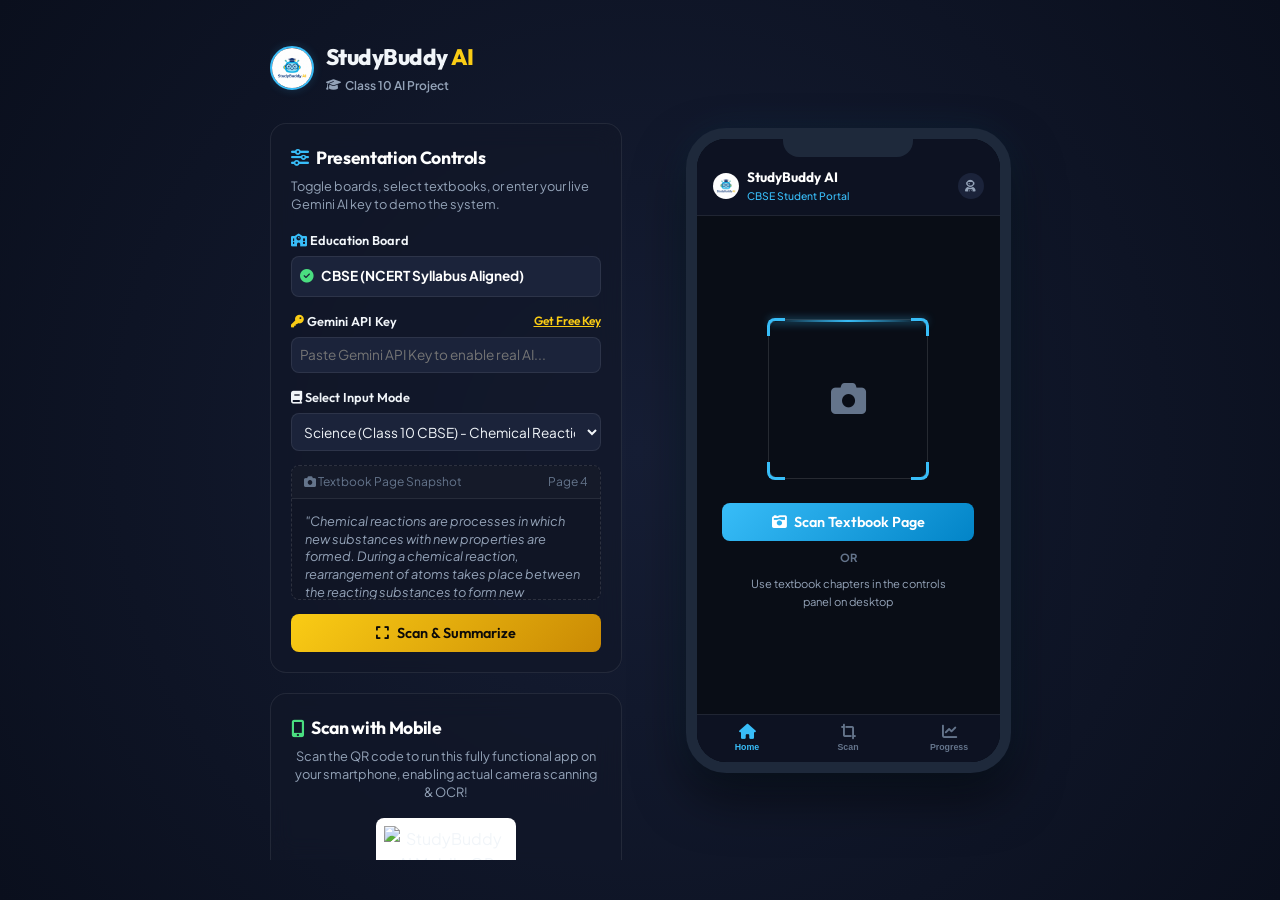
==== commit 317ac26c: "Feat: Overhaul to app-centric dashboard, active mobile camera scan with Tesseract.js OCR, and dynami" ====
--- a/index.html
+++ b/index.html
@@ -3,87 +3,50 @@
 <head>
   <meta charset="UTF-8">
   <meta name="viewport" content="width=device-width, initial-scale=1.0">
-  <title>StudyBuddy AI — Mini Startup Plan Dashboard</title>
+  <title>StudyBuddy AI — Student App & Presentation Workspace</title>
   <!-- Google Fonts -->
   <link rel="preconnect" href="https://fonts.googleapis.com">
   <link rel="preconnect" href="https://fonts.gstatic.com" crossorigin>
   <link href="https://fonts.googleapis.com/css2?family=Outfit:wght@300;400;500;600;700;800&family=Plus+Jakarta+Sans:wght@300;400;500;600;700&display=swap" rel="stylesheet">
   <!-- Font Awesome Icons -->
   <link rel="stylesheet" href="https://cdnjs.cloudflare.com/ajax/libs/font-awesome/6.4.0/css/all.min.css">
+  <!-- Tesseract.js OCR CDN -->
+  <script src="https://cdn.jsdelivr.net/npm/tesseract.js@5/dist/tesseract.min.js"></script>
   <!-- Custom CSS -->
   <link rel="stylesheet" href="styles.css">
 </head>
-<body class="dark-theme">
-  <!-- Navigation Header -->
-  <header>
-    <div class="header-container">
-      <div class="logo-area">
-        <img src="assets/logo.png" alt="StudyBuddy AI Logo" class="nav-logo-img">
-        <span class="logo-text">StudyBuddy <span class="highlight">AI</span></span>
-      </div>
-      <div class="badge-area">
-        <span class="class-badge"><i class="fa-solid fa-graduation-cap"></i> Class 10 AI Project</span>
-        <span class="score-badge"><i class="fa-solid fa-star"></i> Perfect 10 Score Goal</span>
-      </div>
-    </div>
-  </header>
-
-  <!-- Hero Section -->
-  <section class="hero-section">
-    <div class="hero-grid">
-      <div class="hero-content">
-        <span class="tagline">MINI STARTUP PLAN</span>
-        <h1>Scan Your Textbook.<br><span class="gradient-text">Master Your Exam.</span></h1>
-        <p class="subtitle">
-          An AI-powered mobile app designed to help Classes 9-12 students instantly generate short summaries and custom 10-question quizzes tailored to their specific school board with a single snap.
-        </p>
-        <div class="cta-buttons">
-          <a href="#simulator" class="btn btn-primary"><i class="fa-solid fa-mobile-screen-button"></i> Try App Simulator</a>
-          <a href="#calculator" class="btn btn-secondary"><i class="fa-solid fa-calculator"></i> Profit Estimator</a>
-        </div>
-      </div>
-      <div class="hero-badge-card">
-        <div class="badge-content">
-          <div class="report-link-card">
-            <h3><i class="fa-regular fa-file-lines"></i> Project Report Ready</h3>
-            <p>A complete Class 10 Board assessment-compliant report has been compiled successfully and is saved as a Markdown artifact.</p>
-            <div class="artifact-meta">
-              <span><strong>File:</strong> project_report.md</span>
-            </div>
-          </div>
-        </div>
-      </div>
-    </div>
-  </section>
-
-  <!-- Interactive Simulator Section -->
-  <section id="simulator" class="simulator-section">
-    <div class="section-header">
-      <span class="section-tag">PROTOTYPE SIMULATOR</span>
-      <h2>Experience StudyBuddy AI</h2>
-      <p>Select a class board and chapter, then simulate taking a textbook photo to view the generated summary and practice quiz.</p>
-    </div>
-
-    <div class="simulator-grid">
-      <!-- Controller panel (left) -->
-      <div class="simulator-controls card">
-        <h3><i class="fa-solid fa-sliders"></i> Simulator Controls</h3>
-        <p class="control-desc">Configure the inputs below and click "Scan & Summarize" to run the AI engine simulation.</p>
+<body class="dark-theme app-centric-page">
+
+  <div class="app-showcase-container">
+    
+    <!-- Left Companion Sidebar for Desktop Presentation -->
+    <aside class="desktop-companion-sidebar">
+      <div class="sidebar-brand">
+        <img src="assets/logo.png" alt="StudyBuddy AI Logo" class="sidebar-logo">
+        <div class="brand-info">
+          <h2>StudyBuddy <span class="highlight">AI</span></h2>
+          <span class="sub-badge"><i class="fa-solid fa-graduation-cap"></i> Class 10 AI Project</span>
+        </div>
+      </div>
+
+      <!-- Section: Controls -->
+      <div class="sidebar-section card">
+        <h3><i class="fa-solid fa-sliders text-blue"></i> Presentation Controls</h3>
+        <p class="section-desc">Toggle boards, select textbooks, or enter your live Gemini AI key to demo the system.</p>
         
         <div class="form-group">
-          <label><i class="fa-solid fa-school text-blue"></i> Education Board Standard</label>
-          <div style="padding: 0.75rem; background: var(--bg-tertiary); border: 1px solid var(--border-color); border-radius: var(--border-radius-sm); font-size: 0.95rem; font-weight: 600; color: #fff; display: flex; align-items: center; gap: 0.5rem;">
+          <label><i class="fa-solid fa-school text-blue"></i> Education Board</label>
+          <div class="board-locked-badge">
             <i class="fa-solid fa-circle-check text-green"></i> CBSE (NCERT Syllabus Aligned)
           </div>
         </div>
 
-        <!-- Dynamic AI Key Settings (Glassmorphism card) -->
-        <div style="background: rgba(56, 189, 248, 0.05); border: 1px solid rgba(56, 189, 248, 0.15); border-radius: var(--border-radius-sm); padding: 0.75rem; margin-bottom: 0.5rem;">
-          <label style="font-size: 0.8rem; font-weight: 700; color: var(--color-blue); display: flex; align-items: center; justify-content: space-between;">
-            <span><i class="fa-solid fa-key"></i> Go Real-Time (Gemini API Key)</span>
-            <a href="https://aistudio.google.com/" target="_blank" style="font-size: 0.7rem; color: var(--color-yellow); text-decoration: underline;">Get Free Key</a>
+        <div class="form-group">
+          <label style="display: flex; align-items: center; justify-content: space-between; width: 100%;">
+            <span><i class="fa-solid fa-key text-yellow"></i> Gemini API Key</span>
+            <a href="https://aistudio.google.com/" target="_blank" class="accent-link">Get Free Key</a>
           </label>
-          <input type="password" id="gemini-key" placeholder="Paste your Gemini API Key here..." style="width: 100%; padding: 0.5rem; margin-top: 0.35rem; background: var(--bg-tertiary); border: 1px solid var(--border-color); border-radius: 4px; color: #fff; font-size: 0.8rem; outline: none;">
+          <input type="password" id="gemini-key" placeholder="Paste Gemini API Key to enable real AI...">
         </div>
 
         <div class="form-group">
@@ -96,10 +59,10 @@
           </select>
         </div>
 
-        <!-- Custom Input text box (Hidden by default unless Custom mode is selected) -->
+        <!-- Custom Input text box -->
         <div class="form-group hidden" id="custom-text-group">
           <label for="custom-text-input"><i class="fa-solid fa-keyboard"></i> Paste Textbook Paragraphs</label>
-          <textarea id="custom-text-input" rows="4" placeholder="Paste any textbook paragraphs here (e.g. Science, Math, History)... StudyBuddy AI will read and summarize it live!" style="width: 100%; padding: 0.75rem; background: var(--bg-tertiary); border: 1px solid var(--border-color); border-radius: var(--border-radius-sm); color: #fff; font-family: var(--font-body); font-size: 0.85rem; outline: none; resize: vertical;"></textarea>
+          <textarea id="custom-text-input" rows="3" placeholder="Paste textbook text here... StudyBuddy AI will read and summarize it live!"></textarea>
         </div>
 
         <div class="textbook-preview" id="preview-container">
@@ -115,13 +78,80 @@
         <button id="scan-btn" class="btn btn-accent btn-full"><i class="fa-solid fa-expand"></i> Scan & Summarize</button>
       </div>
 
-      <!-- Simulated Smartphone (center/right) -->
+      <!-- Section: Scan to Mobile QR -->
+      <div class="sidebar-section card qr-card">
+        <h3><i class="fa-solid fa-mobile-screen-button text-green"></i> Scan with Mobile</h3>
+        <p class="section-desc">Scan the QR code to run this fully functional app on your smartphone, enabling actual camera scanning & OCR!</p>
+        <div class="qr-code-wrapper">
+          <img id="qr-code-img" src="" alt="StudyBuddy AI Mobile QR Code">
+        </div>
+        <span class="qr-url-text">Opening on physical mobile...</span>
+      </div>
+
+      <!-- Section: Collapsible Economics & Report -->
+      <div class="sidebar-section card collapsible-card">
+        <div class="collapsible-header" id="financials-toggle-btn">
+          <h3><i class="fa-solid fa-chart-line text-yellow"></i> Startup Unit Economics</h3>
+          <i class="fa-solid fa-chevron-down arrow-icon"></i>
+        </div>
+        
+        <div class="collapsible-content hidden" id="financials-content-panel">
+          <div class="slider-group">
+            <div class="slider-header">
+              <span>Active Users</span>
+              <strong id="val-mau">10,000</strong>
+            </div>
+            <input type="range" id="input-mau" min="1000" max="50000" step="500" value="10000">
+          </div>
+
+          <div class="slider-group">
+            <div class="slider-header">
+              <span>Conversion Rate</span>
+              <strong id="val-conversion">10%</strong>
+            </div>
+            <input type="range" id="input-conversion" min="2" max="25" step="0.5" value="10">
+          </div>
+
+          <div class="slider-group">
+            <div class="slider-header">
+              <span>Price (Monthly)</span>
+              <strong id="val-price">₹99</strong>
+            </div>
+            <input type="range" id="input-price" min="49" max="299" step="10" value="99">
+          </div>
+
+          <div class="financial-summary-snippet">
+            <div class="snip-row">
+              <span>Monthly Gross Revenue:</span>
+              <strong id="disp-revenue" class="text-blue">₹99,000</strong>
+            </div>
+            <div class="snip-row">
+              <span>Total Operating Cost:</span>
+              <strong id="disp-cost" class="text-red">₹80,000</strong>
+            </div>
+            <div class="snip-row">
+              <span>Net Monthly Profit:</span>
+              <strong id="disp-profit" class="text-green">₹19,000</strong>
+            </div>
+          </div>
+          
+          <div style="margin-top: 1rem;">
+            <a href="project_report.html" target="_blank" class="btn btn-primary btn-full"><i class="fa-regular fa-file-pdf"></i> Open Written Project Report</a>
+          </div>
+        </div>
+      </div>
+    </aside>
+
+    <!-- Center: Interactive Smartphone Stage -->
+    <main class="smartphone-stage">
       <div class="smartphone-mockup">
         <div class="phone-frame">
           <div class="phone-notch"></div>
           <div class="phone-screen" style="position: relative;">
-            <!-- Shutter camera flash overlay -->
-            <div id="camera-shutter" style="position: absolute; top: 0; left: 0; width: 100%; height: 100%; background: #fff; opacity: 0; transition: opacity 0.15s ease-out; pointer-events: none; z-index: 99;"></div>
+            
+            <!-- Camera shutter flash overlay -->
+            <div id="camera-shutter"></div>
+            
             <!-- App Header -->
             <div class="app-header">
               <img src="assets/logo.png" alt="StudyBuddy AI Logo" class="app-logo">
@@ -135,7 +165,7 @@
             <!-- App Screens container -->
             <div class="app-content-container">
               
-              <!-- Screen 1: Camera scanning placeholder -->
+              <!-- Screen 1: Camera Scanning view -->
               <div id="screen-camera" class="phone-screen-view active">
                 <div class="scanner-container">
                   <div class="scan-target-box">
@@ -146,16 +176,38 @@
                     <div class="scan-laser"></div>
                     <i class="fa-solid fa-camera scan-camera-icon"></i>
                   </div>
-                  <p class="scan-hint">Awaiting textbook page scan from the controls panel...</p>
-                </div>
-              </div>
-
-              <!-- Screen 2: Processing -->
+                  
+                  <button id="app-camera-trigger" class="btn btn-primary btn-full"><i class="fa-solid fa-camera-retro"></i> Scan Textbook Page</button>
+                  <input type="file" id="mobile-camera-input" accept="image/*" capture="environment" style="display:none;">
+                  
+                  <span class="or-divider">OR</span>
+                  <p class="scan-hint">Use textbook chapters in the controls panel on desktop</p>
+
+                  <!-- Live Captured Image Preview overlay -->
+                  <div id="camera-photo-preview" class="hidden">
+                    <div class="preview-img-wrapper">
+                      <img id="captured-img" src="" alt="Snapped textbook page">
+                    </div>
+                    <div class="preview-controls">
+                      <button id="confirm-scan-btn" class="btn btn-accent btn-full"><i class="fa-solid fa-circle-check"></i> Analyze Text</button>
+                      <button id="cancel-scan-btn" class="btn btn-secondary btn-full"><i class="fa-solid fa-trash-can"></i> Retake</button>
+                    </div>
+                  </div>
+                </div>
+              </div>
+
+              <!-- Screen 2: Processing (OCR & AI Generation) -->
               <div id="screen-processing" class="phone-screen-view">
                 <div class="processing-loader">
                   <div class="spinner"></div>
-                  <h4>AI OCR & Analysis Running...</h4>
-                  <p id="processing-step">Extracting textbook text</p>
+                  <h4 id="processing-main-status">AI OCR Reading Page...</h4>
+                  <p id="processing-step">Initializing Tesseract Engine...</p>
+                  
+                  <!-- Scanning thumbnail visualizer -->
+                  <div id="scanning-thumbnail-container" class="hidden">
+                    <img id="scanning-thumbnail" src="" alt="OCR Scanning Thumbnail">
+                    <div class="running-scan-laser"></div>
+                  </div>
                 </div>
               </div>
 
@@ -165,6 +217,7 @@
                   <button class="tab-btn active" data-tab="tab-summary"><i class="fa-solid fa-file-text"></i> Summary</button>
                   <button class="tab-btn" data-tab="tab-quiz"><i class="fa-solid fa-list-check"></i> Practice Quiz</button>
                 </div>
+                
                 <div class="results-tab-content">
                   <!-- Summary Tab -->
                   <div id="tab-summary" class="tab-pane active">
@@ -178,6 +231,7 @@
                       </div>
                     </div>
                   </div>
+                  
                   <!-- Quiz Tab -->
                   <div id="tab-quiz" class="tab-pane">
                     <div class="quiz-container">
@@ -211,6 +265,65 @@
                 </div>
               </div>
 
+              <!-- Screen 4: Embedded Progress & Business Panel (Alternative mobile-friendly display) -->
+              <div id="screen-progress-profile" class="phone-screen-view">
+                <div class="profile-scroll-container">
+                  <!-- Profile Header -->
+                  <div class="profile-header-card card">
+                    <div class="avatar-large"><i class="fa-solid fa-user-astronaut"></i></div>
+                    <h4>Priya Sharma</h4>
+                    <span class="profile-meta"><i class="fa-solid fa-graduation-cap"></i> Class 10 | Level 4 CBSE</span>
+                    <div class="level-progress-group">
+                      <div class="lvl-labels"><span>2,450 XP</span><span>3,000 XP</span></div>
+                      <div class="lvl-bar-bg"><div class="lvl-bar-fill" style="width: 81.6%"></div></div>
+                    </div>
+                  </div>
+
+                  <!-- Interactive Economics Estimator inside the App! -->
+                  <div class="app-financials-card card">
+                    <h4><i class="fa-solid fa-chart-pie text-yellow"></i> Startup Unit Economics</h4>
+                    <p class="card-desc">Simulate scaling metrics and net profit margins inside the app portal.</p>
+                    
+                    <div class="app-slider-item">
+                      <label>Active Users: <strong id="app-val-mau">10,000</strong></label>
+                      <input type="range" id="app-input-mau" min="1000" max="50000" step="500" value="10000">
+                    </div>
+
+                    <div class="app-slider-item">
+                      <label>Premium Conversion: <strong id="app-val-conversion">10%</strong></label>
+                      <input type="range" id="app-input-conversion" min="2" max="25" step="0.5" value="10">
+                    </div>
+
+                    <div class="app-slider-item">
+                      <label>Monthly Price: <strong id="app-val-price">₹99</strong></label>
+                      <input type="range" id="app-input-price" min="49" max="299" step="10" value="99">
+                    </div>
+
+                    <div class="app-profit-outputs">
+                      <div class="app-out-row">
+                        <span>Gross Revenue:</span>
+                        <strong id="app-disp-revenue" class="text-blue">₹99,000</strong>
+                      </div>
+                      <div class="app-out-row">
+                        <span>Operating Costs:</span>
+                        <strong id="app-disp-cost" class="text-red">₹80,000</strong>
+                      </div>
+                      <div class="app-out-row">
+                        <span>Net Monthly Profit:</span>
+                        <strong id="app-disp-profit" class="text-green">₹19,000</strong>
+                      </div>
+                    </div>
+                  </div>
+
+                  <!-- PDF Project Report Link -->
+                  <div class="app-report-card card animate-card">
+                    <h4><i class="fa-regular fa-file-pdf text-blue"></i> Internal Assessment Report</h4>
+                    <p class="card-desc">View the comprehensive business pitch and technical AI architecture of StudyBuddy AI.</p>
+                    <a href="project_report.html" target="_blank" class="btn btn-accent btn-full"><i class="fa-solid fa-arrow-up-right-from-square"></i> Open Written Report</a>
+                  </div>
+                </div>
+              </div>
+
             </div>
 
             <!-- App Bottom Navigation bar -->
@@ -223,210 +336,11 @@
           </div>
         </div>
       </div>
-    </div>
-  </section>
-
-  <!-- Interactive Financial Calculator Section -->
-  <section id="calculator" class="calculator-section">
-    <div class="section-header">
-      <span class="section-tag">STARTUP UNIT ECONOMICS</span>
-      <h2>Interactive Cost & Profit Estimator</h2>
-      <p>Tune the startup metrics below to observe how the net revenue, monthly operations cost, and profit outcomes change dynamically.</p>
-    </div>
-
-    <div class="calculator-grid">
-      <!-- Slider controllers (left) -->
-      <div class="calculator-inputs card">
-        <h3><i class="fa-solid fa-sliders-h"></i> Financial Variables</h3>
-        
-        <div class="slider-group">
-          <div class="slider-header">
-            <span><i class="fa-solid fa-users"></i> Monthly Active Users</span>
-            <span class="slider-value" id="val-mau">10,000</span>
-          </div>
-          <input type="range" id="input-mau" min="1000" max="50000" step="500" value="10000">
-          <span class="slider-range-labels"><span>1k</span><span>50k</span></span>
-        </div>
-
-        <div class="slider-group">
-          <div class="slider-header">
-            <span><i class="fa-solid fa-percent"></i> Premium Conversion Rate</span>
-            <span class="slider-value" id="val-conversion">10%</span>
-          </div>
-          <input type="range" id="input-conversion" min="2" max="25" step="0.5" value="10">
-          <span class="slider-range-labels"><span>2%</span><span>25%</span></span>
-        </div>
-
-        <div class="slider-group">
-          <div class="slider-header">
-            <span><i class="fa-solid fa-indian-rupee-sign"></i> Premium Price (Monthly)</span>
-            <span class="slider-value" id="val-price">₹99</span>
-          </div>
-          <input type="range" id="input-price" min="49" max="299" step="10" value="99">
-          <span class="slider-range-labels"><span>₹49</span><span>₹299</span></span>
-        </div>
-
-        <div class="financial-summary-snippet">
-          <div class="snip-row">
-            <span>Calculated Premium Users:</span>
-            <strong id="snip-premium-users">1,000</strong>
-          </div>
-          <div class="snip-row">
-            <span>Break-Even Subscribers Needed:</span>
-            <strong id="snip-breakeven">809</strong>
-          </div>
-        </div>
-      </div>
-
-      <!-- Financial Dashboard display (right) -->
-      <div class="calculator-outputs">
-        <div class="dashboard-metric-grid">
-          <!-- Card 1: Gross Revenue -->
-          <div class="metric-card card glow-blue">
-            <span class="metric-label"><i class="fa-solid fa-arrow-trend-up"></i> Gross Monthly Revenue</span>
-            <h2 class="metric-value text-blue" id="disp-revenue">₹99,000</h2>
-            <p class="metric-helper">Premium subscribers &times; Subscription price</p>
-          </div>
-
-          <!-- Card 2: Total Operations Costs -->
-          <div class="metric-card card glow-red">
-            <span class="metric-label"><i class="fa-solid fa-wallet"></i> Total Operating Costs</span>
-            <h2 class="metric-value text-red" id="disp-cost">₹80,000</h2>
-            <p class="metric-helper">Server hosting + AI API tokens + Marketing</p>
-          </div>
-
-          <!-- Card 3: Net Profit -->
-          <div class="metric-card card glow-green" style="display: flex; flex-direction: column; justify-content: space-between; align-items: center;">
-            <div>
-              <span class="metric-label"><i class="fa-solid fa-hand-holding-dollar"></i> Net Monthly Profit</span>
-              <h2 class="metric-value text-green" id="disp-profit" style="margin-bottom: 0.15rem;">₹19,000</h2>
-              <p class="metric-helper">Gross revenue minus operations cost</p>
-            </div>
-            
-            <!-- Dynamic SVG Profit Gauge -->
-            <div class="profit-gauge-container" style="display: flex; justify-content: center; margin-top: 0.5rem; transform: scale(1.05);">
-              <svg width="60" height="60" viewBox="0 0 36 36" style="display: block;">
-                <path stroke="rgba(255,255,255,0.06)" stroke-width="3" fill="none" d="M18 2.0845 a 15.9155 15.9155 0 0 1 0 31.831 a 15.9155 15.9155 0 0 1 0 -31.831" />
-                <path id="gauge-fill" stroke="var(--color-green)" stroke-width="3" stroke-dasharray="19, 100" stroke-linecap="round" fill="none" d="M18 2.0845 a 15.9155 15.9155 0 0 1 0 31.831 a 15.9155 15.9155 0 0 1 0 -31.831" />
-                <text x="18" y="21" style="fill: #fff; font-family: var(--font-display); font-size: 8px; font-weight: 700; text-anchor: middle;" id="gauge-text">19%</text>
-              </svg>
-            </div>
-          </div>
-        </div>
-
-        <!-- Expense Breakdown list -->
-        <div class="expense-breakdown card">
-          <h3><i class="fa-solid fa-chart-pie"></i> Dynamic Operating Costs Breakdown</h3>
-          <div class="expense-bars-container">
-            
-            <div class="expense-item">
-              <div class="exp-header">
-                <span>AI LLM API Fees (scales with requests)</span>
-                <span id="cost-api">₹25,000</span>
-              </div>
-              <div class="exp-bar-bg"><div class="exp-bar-fill" id="bar-api" style="width: 31.25%"></div></div>
-            </div>
-
-            <div class="expense-item">
-              <div class="exp-header">
-                <span>Hosting & Cloud Infrastructure (semi-fixed)</span>
-                <span id="cost-hosting">₹12,000</span>
-              </div>
-              <div class="exp-bar-bg"><div class="exp-bar-fill" id="bar-hosting" style="width: 15%"></div></div>
-            </div>
-
-            <div class="expense-item">
-              <div class="exp-header">
-                <span>Social Media Marketing & Acquisition (fixed)</span>
-                <span id="cost-marketing">₹15,000</span>
-              </div>
-              <div class="exp-bar-bg"><div class="exp-bar-fill" id="bar-marketing" style="width: 18.75%"></div></div>
-            </div>
-
-            <div class="expense-item">
-              <div class="exp-header">
-                <span>Customer Support & App Maintenance (fixed)</span>
-                <span id="cost-support">₹20,000</span>
-              </div>
-              <div class="exp-bar-bg"><div class="exp-bar-fill" id="bar-support" style="width: 25%"></div></div>
-            </div>
-
-            <div class="expense-item">
-              <div class="exp-header">
-                <span>Miscellaneous & UPI Gateway Fees (2% of Revenue)</span>
-                <span id="cost-misc">₹8,000</span>
-              </div>
-              <div class="exp-bar-bg"><div class="exp-bar-fill" id="bar-misc" style="width: 10%"></div></div>
-            </div>
-
-          </div>
-        </div>
-      </div>
-    </div>
-  </section>
-
-  <!-- Startup Assets Showcase -->
-  <section class="assets-section">
-    <div class="section-header">
-      <span class="section-tag">STARTUP BRANDING</span>
-      <h2>Branding Assets & Design Collateral</h2>
-      <p>Review the primary design assets configured for StudyBuddy AI's official pitch deck and promotions.</p>
-    </div>
-
-    <div class="assets-grid">
-      <!-- Logo Asset -->
-      <div class="asset-showcase-card card">
-        <div class="asset-img-container bg-white">
-          <img src="assets/logo.png" alt="StudyBuddy AI Logo" class="asset-img">
-        </div>
-        <div class="asset-details">
-          <h4>StudyBuddy AI Official Logo</h4>
-          <p>Cute cartoon robot head representing AI assistance, with round glasses and a graduation cap symbolizing studious habits. Designed in bright yellow and sky blue.</p>
-          <span class="asset-spec">Format: PNG Vector Style | Size: 1:1 Aspect Ratio</span>
-        </div>
-      </div>
-
-      <!-- Poster Asset -->
-      <div class="asset-showcase-card card">
-        <div class="asset-img-container">
-          <img src="assets/poster.png" alt="StudyBuddy AI Advertisement Poster" class="asset-img poster-aspect">
-        </div>
-        <div class="asset-details">
-          <h4>Branded Advertisement Poster</h4>
-          <p>Designed for social media distribution and school bulletin board ads. Explains the core USP: "Scan Your Textbook. Master Your Exam." with premium glowing graphics.</p>
-          <span class="asset-spec">Format: PNG Portrait | Size: A4 High Resolution</span>
-        </div>
-      </div>
-    </div>
-  </section>
-
-  <!-- Summary of Market Need & Idea Card (For revision study) -->
-  <section class="quick-study-section">
-    <div class="card study-summary-card">
-      <div class="card-inner-grid">
-        <div class="text-side">
-          <h2><i class="fa-solid fa-graduation-cap highlight"></i> Ready for Presentation?</h2>
-          <p>This web workspace represents the complete visual portfolio for the <strong>StudyBuddy AI Startup Plan</strong>. You can run through this app prototype directly during your Class 10 internal assessment presentation to score the absolute highest marks.</p>
-          <div class="study-stats-grid">
-            <div class="stat-badge"><i class="fa-solid fa-circle-check text-green"></i> 1-Click Scan Concept</div>
-            <div class="stat-badge"><i class="fa-solid fa-circle-check text-green"></i> Board Syllabus Aligned</div>
-            <div class="stat-badge"><i class="fa-solid fa-circle-check text-green"></i> Indian Rupees Cost Model</div>
-            <div class="stat-badge"><i class="fa-solid fa-circle-check text-green"></i> Fully Responsive Design</div>
-          </div>
-        </div>
-        <div class="button-side">
-          <a href="file:///C:/Users/NITHISHKUMAR/.gemini/antigravity/brain/5ebdeb32-1a06-4459-be71-f6422bd69f97/project_report.md" target="_blank" class="btn btn-accent btn-full"><i class="fa-regular fa-file-pdf"></i> Open Written Report</a>
-        </div>
-      </div>
-    </div>
-  </section>
-
-  <!-- Footer -->
-  <footer>
-    <p>&copy; 2026 StudyBuddy AI Startup Pitch. Prepared for CBSE Class 10 AI Internal Assessment (Subject Code 417).</p>
-  </footer>
-
-  <!-- Script JS -->
+    </main>
+    
+  </div>
+
+  <!-- Main script -->
   <script src="script.js"></script>
 </body>
 </html>
--- a/styles.css
+++ b/styles.css
@@ -43,21 +43,18 @@
   scrollbar-color: var(--text-muted) var(--bg-secondary);
 }
 
-html {
-  scroll-behavior: smooth;
-}
-
 body {
-  background-color: var(--bg-primary);
+  background: radial-gradient(circle at center, #161e35 0%, var(--bg-primary) 100%);
   color: var(--text-primary);
   font-family: var(--font-body);
   line-height: 1.6;
-  overflow-x: hidden;
+  min-height: 100vh;
 }
 
 /* Scrollbar customization */
 ::-webkit-scrollbar {
-  width: 8px;
+  width: 6px;
+  height: 6px;
 }
 ::-webkit-scrollbar-track {
   background: var(--bg-secondary);
@@ -68,11 +65,6 @@
 }
 ::-webkit-scrollbar-thumb:hover {
   background: var(--text-secondary);
-}
-
-/* Container limits */
-header, section, footer {
-  width: 100%;
 }
 
 h1, h2, h3, h4 {
@@ -81,112 +73,42 @@
   letter-spacing: -0.02em;
 }
 
-/* Gradients and Text Highlights */
+/* Global Utility Styles */
 .highlight {
   color: var(--color-yellow);
-}
-
-.gradient-text {
-  background: linear-gradient(135deg, var(--color-blue), var(--color-yellow));
-  -webkit-background-clip: text;
-  -webkit-text-fill-color: transparent;
 }
 
 .text-blue { color: var(--color-blue); }
 .text-yellow { color: var(--color-yellow); }
 .text-green { color: var(--color-green); }
 .text-red { color: var(--color-red); }
-
-/* Header Navigation Bar */
-header {
-  background-color: rgba(10, 15, 29, 0.85);
-  backdrop-filter: blur(12px);
-  border-bottom: 1px solid var(--border-color);
-  position: sticky;
-  top: 0;
-  z-index: 100;
-}
-
-.header-container {
-  max-width: 1200px;
-  margin: 0 auto;
-  padding: 1rem 2rem;
-  display: flex;
-  justify-content: space-between;
-  align-items: center;
-}
-
-.logo-area {
-  display: flex;
-  align-items: center;
-  gap: 0.75rem;
-}
-
-.nav-logo-img {
-  width: 38px;
-  height: 38px;
-  object-fit: contain;
-  border-radius: 50%;
-  border: 1px solid var(--border-color);
-}
-
-.logo-text {
-  font-family: var(--font-display);
-  font-weight: 800;
-  font-size: 1.4rem;
-  letter-spacing: -0.03em;
-}
-
-.badge-area {
-  display: flex;
-  gap: 0.75rem;
-}
-
-.class-badge, .score-badge {
-  font-family: var(--font-display);
-  font-weight: 600;
-  font-size: 0.85rem;
-  padding: 0.4rem 0.9rem;
-  border-radius: 20px;
-  display: flex;
-  align-items: center;
-  gap: 0.4rem;
-}
-
-.class-badge {
-  background: var(--bg-tertiary);
-  color: var(--text-secondary);
-  border: 1px solid var(--border-color);
-}
-
-.score-badge {
-  background: linear-gradient(135deg, rgba(250, 204, 21, 0.15), rgba(250, 204, 21, 0.03));
-  color: var(--color-yellow);
-  border: 1px solid rgba(250, 204, 21, 0.3);
-}
-
-/* Card Component (Glassmorphism basis) */
+.font-bold { font-weight: 700; }
+
+.hidden {
+  display: none !important;
+}
+
+/* Card Component (Glassmorphism) */
 .card {
   background: var(--bg-card);
-  backdrop-filter: blur(8px);
+  backdrop-filter: blur(12px);
   border: 1px solid var(--border-color);
   border-radius: var(--border-radius-md);
-  padding: 1.75rem;
+  padding: 1.25rem;
   transition: var(--transition-smooth);
 }
 
 .card:hover {
   border-color: rgba(255, 255, 255, 0.15);
-  box-shadow: 0 10px 30px rgba(0, 0, 0, 0.25);
-  transform: translateY(-2px);
+  box-shadow: 0 10px 25px rgba(0, 0, 0, 0.3);
 }
 
 /* Buttons System */
 .btn {
   font-family: var(--font-display);
   font-weight: 600;
-  font-size: 0.95rem;
-  padding: 0.75rem 1.5rem;
+  font-size: 0.9rem;
+  padding: 0.65rem 1.2rem;
   border-radius: var(--border-radius-sm);
   cursor: pointer;
   display: inline-flex;
@@ -205,7 +127,7 @@
 
 .btn-primary:hover {
   background: linear-gradient(135deg, #0ea5e9, #0369a1);
-  box-shadow: 0 4px 15px rgba(56, 189, 248, 0.4);
+  box-shadow: 0 4px 12px rgba(56, 189, 248, 0.35);
   transform: translateY(-1px);
 }
 
@@ -227,7 +149,7 @@
 
 .btn-accent:hover {
   background: linear-gradient(135deg, #fde047, #a16207);
-  box-shadow: 0 4px 15px rgba(250, 204, 21, 0.4);
+  box-shadow: 0 4px 12px rgba(250, 204, 21, 0.35);
   transform: translateY(-1px);
 }
 
@@ -235,251 +157,323 @@
   width: 100%;
 }
 
-.hidden {
-  display: none !important;
-}
-
-/* Hero Section */
-.hero-section {
-  max-width: 1200px;
+/* Page Layout: Center Stage Dashboard */
+.app-showcase-container {
+  display: flex;
+  justify-content: center;
+  align-items: center;
+  gap: 3.5rem;
+  padding: 2.5rem;
+  max-width: 1250px;
   margin: 0 auto;
-  padding: 4rem 2rem;
-}
-
-.hero-grid {
-  display: grid;
-  grid-template-columns: 1.2fr 0.8fr;
-  gap: 3rem;
-  align-items: center;
-}
-
-.hero-content .tagline {
-  font-family: var(--font-display);
-  font-weight: 700;
-  letter-spacing: 0.1em;
-  font-size: 0.85rem;
-  color: var(--color-blue);
+  min-height: 100vh;
+}
+
+/* Sidebar Styling */
+.desktop-companion-sidebar {
+  width: 360px;
+  display: flex;
+  flex-direction: column;
+  gap: 1.25rem;
+  max-height: calc(100vh - 5rem);
+  overflow-y: auto;
+  padding-right: 0.5rem;
+}
+
+/* Hide scrollbar on sidebar for design excellence */
+.desktop-companion-sidebar::-webkit-scrollbar {
+  width: 0px;
+}
+
+.sidebar-brand {
+  display: flex;
+  align-items: center;
+  gap: 0.75rem;
+  padding-bottom: 0.5rem;
+}
+
+.sidebar-logo {
+  width: 44px;
+  height: 44px;
+  border-radius: 50%;
+  border: 2px solid var(--color-blue);
+  box-shadow: 0 0 10px rgba(56, 189, 248, 0.2);
+}
+
+.brand-info h2 {
+  font-size: 1.4rem;
+  font-weight: 800;
+}
+
+.sub-badge {
+  font-size: 0.75rem;
+  color: var(--text-secondary);
+  font-weight: 600;
+  display: flex;
+  align-items: center;
+  gap: 0.3rem;
+}
+
+.sidebar-section h3 {
+  font-size: 1.1rem;
+  margin-bottom: 0.35rem;
+  display: flex;
+  align-items: center;
+  gap: 0.5rem;
+  color: #fff;
+}
+
+.section-desc {
+  font-size: 0.8rem;
+  color: var(--text-secondary);
   margin-bottom: 1rem;
-  display: block;
-}
-
-.hero-content h1 {
-  font-size: 3.5rem;
-  line-height: 1.15;
-  margin-bottom: 1.5rem;
-}
-
-.hero-content .subtitle {
-  font-size: 1.15rem;
-  color: var(--text-secondary);
-  margin-bottom: 2rem;
-  max-width: 550px;
-}
-
-.hero-content .cta-buttons {
-  display: flex;
-  gap: 1rem;
-}
-
-/* Hero Report Link Card */
-.hero-badge-card {
-  perspective: 1000px;
-}
-
-.report-link-card {
-  background: linear-gradient(135deg, rgba(18, 24, 41, 0.9), rgba(10, 15, 29, 0.95));
-  border: 1px solid rgba(56, 189, 248, 0.2);
-  border-radius: var(--border-radius-lg);
-  padding: 2.25rem;
-  box-shadow: 0 15px 40px rgba(0, 0, 0, 0.3), 0 0 20px rgba(56, 189, 248, 0.05);
-  position: relative;
-  overflow: hidden;
-}
-
-.report-link-card::before {
-  content: '';
-  position: absolute;
-  top: -50%;
-  right: -50%;
-  width: 200px;
-  height: 200px;
-  background: radial-gradient(circle, rgba(56, 189, 248, 0.15) 0%, rgba(0,0,0,0) 70%);
-  pointer-events: none;
-}
-
-.report-link-card h3 {
-  font-size: 1.4rem;
-  margin-bottom: 0.75rem;
-  color: var(--color-blue);
-  display: flex;
-  align-items: center;
-  gap: 0.6rem;
-}
-
-.report-link-card p {
-  color: var(--text-secondary);
-  font-size: 0.95rem;
-  margin-bottom: 1.5rem;
-}
-
-.artifact-meta {
-  background: var(--bg-primary);
-  border-radius: var(--border-radius-sm);
-  padding: 0.75rem;
-  border: 1px solid var(--border-color);
-  font-family: monospace;
-  font-size: 0.85rem;
-  color: var(--text-primary);
-}
-
-/* Sections Global Structure */
-section {
-  padding: 5rem 2rem;
-  max-width: 1200px;
-  margin: 0 auto;
-}
-
-.section-header {
-  text-align: center;
-  max-width: 700px;
-  margin: 0 auto 3.5rem auto;
-}
-
-.section-tag {
-  font-family: var(--font-display);
-  font-weight: 700;
-  font-size: 0.8rem;
-  letter-spacing: 0.15em;
-  color: var(--color-yellow);
-  display: inline-block;
-  margin-bottom: 0.75rem;
-}
-
-.section-header h2 {
-  font-size: 2.25rem;
-  margin-bottom: 1rem;
-}
-
-.section-header p {
-  color: var(--text-secondary);
-  font-size: 1.05rem;
-}
-
-/* Simulator Section layout */
-.simulator-grid {
-  display: grid;
-  grid-template-columns: 1fr 1fr;
-  gap: 3.5rem;
-  align-items: start;
-}
-
-/* Left panel controls */
-.simulator-controls {
-  display: flex;
-  flex-direction: column;
-  gap: 1.5rem;
-}
-
-.simulator-controls h3 {
-  font-size: 1.25rem;
-  border-bottom: 1px solid var(--border-color);
-  padding-bottom: 0.75rem;
-}
-
-.control-desc {
-  font-size: 0.9rem;
-  color: var(--text-secondary);
+  line-height: 1.4;
 }
 
 .form-group {
   display: flex;
   flex-direction: column;
-  gap: 0.5rem;
+  gap: 0.35rem;
+  margin-bottom: 0.85rem;
 }
 
 .form-group label {
   font-family: var(--font-display);
   font-weight: 600;
-  font-size: 0.9rem;
+  font-size: 0.8rem;
   color: var(--text-primary);
-  display: flex;
-  align-items: center;
-  gap: 0.5rem;
-}
-
-select {
+}
+
+.board-locked-badge {
+  padding: 0.55rem;
+  background: var(--bg-tertiary);
+  border: 1px solid var(--border-color);
+  border-radius: var(--border-radius-sm);
+  font-size: 0.85rem;
+  font-weight: 700;
+  color: #fff;
+  display: flex;
+  align-items: center;
+  gap: 0.4rem;
+}
+
+.accent-link, .free-key-link {
+  font-size: 0.75rem;
+  color: var(--color-yellow);
+  text-decoration: underline;
+  cursor: pointer;
+}
+
+.accent-link:hover, .free-key-link:hover {
+  color: #fff;
+}
+
+input[type="password"], input[type="text"], select, textarea {
   background: var(--bg-tertiary);
   border: 1px solid var(--border-color);
   border-radius: var(--border-radius-sm);
   color: var(--text-primary);
-  padding: 0.75rem;
+  padding: 0.55rem;
   font-family: var(--font-body);
-  font-size: 0.95rem;
+  font-size: 0.85rem;
   outline: none;
-  cursor: pointer;
   transition: var(--transition-smooth);
 }
 
-select:focus {
+input[type="password"]:focus, select:focus, textarea:focus {
   border-color: var(--color-blue);
-  box-shadow: 0 0 8px rgba(56, 189, 248, 0.25);
+  box-shadow: 0 0 6px rgba(56, 189, 248, 0.25);
 }
 
 .textbook-preview {
-  background: #141a2e;
-  border: 1px dashed rgba(255,255,255,0.15);
+  background: #101525;
+  border: 1px dashed rgba(255,255,255,0.12);
   border-radius: var(--border-radius-sm);
   overflow: hidden;
+  margin-bottom: 0.85rem;
 }
 
 .preview-header {
-  background: rgba(255,255,255,0.03);
-  padding: 0.5rem 1rem;
+  background: rgba(255,255,255,0.02);
+  padding: 0.4rem 0.75rem;
   border-bottom: 1px solid var(--border-color);
   display: flex;
   justify-content: space-between;
   align-items: center;
+  font-size: 0.75rem;
+  color: var(--text-muted);
+}
+
+.preview-body {
+  padding: 0.85rem;
   font-size: 0.8rem;
-  color: var(--text-muted);
-}
-
-.preview-body {
-  padding: 1.25rem;
+  color: var(--text-secondary);
+  max-height: 100px;
+  overflow-y: auto;
+  line-height: 1.4;
+  font-style: italic;
+}
+
+/* QR Code Card */
+.qr-card {
+  text-align: center;
+}
+
+.qr-code-wrapper {
+  background: #fff;
+  padding: 0.5rem;
+  border-radius: 8px;
+  width: 140px;
+  height: 140px;
+  margin: 0.5rem auto 0.5rem auto;
+  display: flex;
+  align-items: center;
+  justify-content: center;
+}
+
+.qr-code-wrapper img {
+  width: 100%;
+  height: 100%;
+}
+
+.qr-hint {
+  font-size: 0.75rem;
+  color: var(--text-secondary);
+}
+
+.qr-url-text {
+  font-size: 0.75rem;
+  font-family: monospace;
+  color: var(--color-green);
+  font-weight: 600;
+  display: block;
+  margin-top: 0.25rem;
+}
+
+/* Collapsible Box */
+.collapsible-card {
+  padding: 0.75rem 1rem;
+}
+
+.collapsible-header {
+  display: flex;
+  justify-content: space-between;
+  align-items: center;
+  cursor: pointer;
+}
+
+.collapsible-header h3 {
+  margin: 0;
+}
+
+.arrow-icon {
   font-size: 0.85rem;
   color: var(--text-secondary);
-  max-height: 150px;
-  overflow-y: auto;
-  line-height: 1.5;
-}
-
-/* Smartphone Mockup */
-.smartphone-mockup {
+  transition: transform 0.3s ease;
+}
+
+.collapsible-card.open .arrow-icon {
+  transform: rotate(180deg);
+}
+
+.collapsible-content {
+  margin-top: 1rem;
+  padding-top: 1rem;
+  border-top: 1px solid var(--border-color);
+  animation: slideDown 0.3s ease-out;
+}
+
+@keyframes slideDown {
+  from { opacity: 0; transform: translateY(-5px); }
+  to { opacity: 1; transform: translateY(0); }
+}
+
+/* Economics Calculator side metrics */
+.slider-group {
+  display: flex;
+  flex-direction: column;
+  gap: 0.3rem;
+  margin-bottom: 1rem;
+}
+
+.slider-header {
+  display: flex;
+  justify-content: space-between;
+  font-size: 0.8rem;
+  color: var(--text-secondary);
+}
+
+.slider-header strong {
+  color: var(--color-yellow);
+}
+
+input[type="range"] {
+  -webkit-appearance: none;
+  appearance: none;
+  width: 100%;
+  height: 5px;
+  border-radius: 3px;
+  background: var(--bg-tertiary);
+  outline: none;
+}
+
+input[type="range"]::-webkit-slider-thumb {
+  -webkit-appearance: none;
+  appearance: none;
+  width: 15px;
+  height: 15px;
+  border-radius: 50%;
+  background: var(--color-blue);
+  cursor: pointer;
+  box-shadow: 0 0 6px rgba(56, 189, 248, 0.4);
+}
+
+.financial-summary-snippet {
+  background: rgba(255,255,255,0.02);
+  border-radius: var(--border-radius-sm);
+  padding: 0.75rem;
+  border: 1px solid var(--border-color);
+  display: flex;
+  flex-direction: column;
+  gap: 0.4rem;
+  margin-bottom: 0.5rem;
+}
+
+.snip-row {
+  display: flex;
+  justify-content: space-between;
+  font-size: 0.8rem;
+  color: var(--text-secondary);
+}
+
+/* Smartphone Mockup Bezel */
+.smartphone-stage {
   display: flex;
   justify-content: center;
   align-items: center;
 }
 
 .phone-frame {
-  width: 320px;
-  height: 640px;
+  width: 325px;
+  height: 645px;
   background: #0f172a;
-  border: 10px solid #1e293b;
+  border: 11px solid #1e293b;
   border-radius: 40px;
-  box-shadow: 0 25px 50px rgba(0, 0, 0, 0.4), 0 0 40px rgba(56, 189, 248, 0.08);
+  box-shadow: 0 25px 50px rgba(0, 0, 0, 0.5), 0 0 40px rgba(56, 189, 248, 0.08);
   position: relative;
   overflow: hidden;
 }
 
 .phone-notch {
-  width: 140px;
-  height: 20px;
+  width: 130px;
+  height: 18px;
   background: #1e293b;
   border-radius: 0 0 16px 16px;
   position: absolute;
   top: 0;
   left: 50%;
   transform: translateX(-50%);
-  z-index: 10;
+  z-index: 1000;
 }
 
 .phone-screen {
@@ -490,19 +484,34 @@
   background: #090d16;
 }
 
-/* App Header */
+/* Flash Shutter animation overlay */
+#camera-shutter {
+  position: absolute;
+  top: 0;
+  left: 0;
+  width: 100%;
+  height: 100%;
+  background: #fff;
+  opacity: 0;
+  pointer-events: none;
+  z-index: 1000;
+  transition: opacity 0.15s ease-out;
+}
+
+/* App Header styling */
 .app-header {
-  padding: 1.75rem 1rem 0.75rem 1rem;
+  padding: 1.75rem 1rem 0.65rem 1rem;
   background: #0d1222;
   border-bottom: 1px solid var(--border-color);
   display: flex;
   align-items: center;
-  gap: 0.6rem;
+  gap: 0.5rem;
+  z-index: 10;
 }
 
 .app-logo {
-  width: 28px;
-  height: 28px;
+  width: 26px;
+  height: 26px;
   border-radius: 50%;
 }
 
@@ -515,29 +524,29 @@
 .app-name {
   font-family: var(--font-display);
   font-weight: 700;
-  font-size: 0.95rem;
+  font-size: 0.85rem;
   color: #fff;
 }
 
 .app-tagline {
-  font-size: 0.7rem;
+  font-size: 0.65rem;
   color: var(--color-blue);
   font-weight: 500;
 }
 
 .app-user-avatar {
-  width: 28px;
-  height: 28px;
+  width: 26px;
+  height: 26px;
   border-radius: 50%;
   background: var(--bg-tertiary);
   color: var(--text-secondary);
   display: flex;
   align-items: center;
   justify-content: center;
-  font-size: 0.8rem;
-}
-
-/* App Screens Container */
+  font-size: 0.75rem;
+}
+
+/* App Content Area */
 .app-content-container {
   flex-grow: 1;
   overflow-y: auto;
@@ -552,7 +561,7 @@
   left: 0;
   width: 100%;
   height: 100%;
-  padding: 1rem;
+  padding: 0.85rem;
   display: none;
   flex-direction: column;
 }
@@ -561,7 +570,7 @@
   display: flex;
 }
 
-/* Screen 1: Camera */
+/* Screen 1: Camera layout */
 .scanner-container {
   flex-grow: 1;
   display: flex;
@@ -569,16 +578,17 @@
   justify-content: center;
   align-items: center;
   text-align: center;
-  padding: 1.5rem;
+  padding: 0.75rem;
+  position: relative;
 }
 
 .scan-target-box {
-  width: 180px;
-  height: 180px;
-  border: 1px solid rgba(255,255,255,0.15);
+  width: 160px;
+  height: 160px;
+  border: 1px solid rgba(255,255,255,0.12);
   border-radius: 12px;
   position: relative;
-  margin-bottom: 2rem;
+  margin-bottom: 1.5rem;
   display: flex;
   justify-content: center;
   align-items: center;
@@ -586,9 +596,9 @@
 
 .scan-target-box .corner {
   position: absolute;
-  width: 20px;
-  height: 20px;
-  border: 4px solid var(--color-blue);
+  width: 18px;
+  height: 18px;
+  border: 3.5px solid var(--color-blue);
 }
 
 .corner.top-left { top: -2px; left: -2px; border-right: none; border-bottom: none; border-top-left-radius: 8px; }
@@ -601,24 +611,31 @@
   top: 0;
   left: 0;
   width: 100%;
-  height: 3px;
+  height: 2.5px;
   background: linear-gradient(90deg, transparent, var(--color-blue), transparent);
-  box-shadow: 0 0 10px var(--color-blue);
+  box-shadow: 0 0 8px var(--color-blue);
   animation: laserScan 2.5s infinite linear;
 }
 
 .scan-camera-icon {
-  font-size: 2.5rem;
+  font-size: 2.2rem;
   color: var(--text-muted);
   animation: pulseCamera 2s infinite ease-in-out;
 }
 
+.or-divider {
+  font-size: 0.7rem;
+  font-weight: 700;
+  color: var(--text-muted);
+  margin: 0.5rem 0;
+}
+
 .scan-hint {
-  font-size: 0.8rem;
-  color: var(--text-secondary);
-}
-
-/* Animations */
+  font-size: 0.7rem;
+  color: var(--text-secondary);
+  max-width: 200px;
+}
+
 @keyframes laserScan {
   0% { top: 0%; }
   50% { top: 100%; }
@@ -631,7 +648,46 @@
   100% { transform: scale(1); opacity: 0.5; }
 }
 
-/* Screen 2: Processing */
+/* Image Capture Preview Overlay screen */
+#camera-photo-preview {
+  position: absolute;
+  top: 0;
+  left: 0;
+  width: 100%;
+  height: 100%;
+  background: #090d16;
+  z-index: 200;
+  display: flex;
+  flex-direction: column;
+  padding: 0.85rem;
+  gap: 0.75rem;
+}
+
+.preview-img-wrapper {
+  flex-grow: 1;
+  width: 100%;
+  background: #000;
+  border-radius: var(--border-radius-sm);
+  border: 1px solid var(--border-color);
+  overflow: hidden;
+  display: flex;
+  align-items: center;
+  justify-content: center;
+}
+
+#captured-img {
+  max-width: 100%;
+  max-height: 100%;
+  object-fit: contain;
+}
+
+.preview-controls {
+  display: flex;
+  flex-direction: column;
+  gap: 0.5rem;
+}
+
+/* Screen 2: Processing visualizer */
 .processing-loader {
   flex-grow: 1;
   display: flex;
@@ -642,13 +698,13 @@
 }
 
 .spinner {
-  width: 42px;
-  height: 42px;
-  border: 4px solid var(--border-color);
+  width: 36px;
+  height: 36px;
+  border: 3.5px solid var(--border-color);
   border-top-color: var(--color-blue);
   border-radius: 50%;
   animation: spin 1s infinite linear;
-  margin-bottom: 1.5rem;
+  margin-bottom: 1.25rem;
 }
 
 @keyframes spin {
@@ -657,23 +713,54 @@
 }
 
 .processing-loader h4 {
-  font-size: 1rem;
-  margin-bottom: 0.5rem;
+  font-size: 0.9rem;
+  margin-bottom: 0.35rem;
 }
 
 .processing-loader p {
-  font-size: 0.75rem;
+  font-size: 0.7rem;
   color: var(--color-blue);
   font-family: monospace;
 }
 
-/* Screen 3: Results */
+#scanning-thumbnail-container {
+  width: 110px;
+  height: 140px;
+  position: relative;
+  background: #000;
+  border: 1px solid var(--border-color);
+  border-radius: 4px;
+  margin-top: 1.25rem;
+  overflow: hidden;
+  display: flex;
+  align-items: center;
+  justify-content: center;
+}
+
+#scanning-thumbnail {
+  max-width: 100%;
+  max-height: 100%;
+  object-fit: contain;
+  opacity: 0.55;
+}
+
+.running-scan-laser {
+  position: absolute;
+  left: 0;
+  width: 100%;
+  height: 3px;
+  background: var(--color-blue);
+  box-shadow: 0 0 6px var(--color-blue);
+  animation: laserScan 2s infinite linear;
+}
+
+/* Screen 3: Results screen & Tabs */
 .results-tab-bar {
   display: flex;
   background: #0d1222;
   border-radius: 8px;
-  padding: 0.25rem;
-  margin-bottom: 0.75rem;
+  padding: 0.2rem;
+  margin-bottom: 0.65rem;
 }
 
 .tab-btn {
@@ -681,57 +768,55 @@
   background: transparent;
   border: none;
   color: var(--text-secondary);
-  padding: 0.5rem;
+  padding: 0.45rem;
   font-family: var(--font-display);
   font-weight: 600;
-  font-size: 0.75rem;
+  font-size: 0.72rem;
   cursor: pointer;
   border-radius: 6px;
   transition: var(--transition-smooth);
   display: flex;
   align-items: center;
   justify-content: center;
-  gap: 0.3rem;
+  gap: 0.25rem;
 }
 
 .tab-btn.active {
   background: var(--bg-tertiary);
   color: var(--color-blue);
-  box-shadow: 0 2px 6px rgba(0,0,0,0.15);
+  box-shadow: 0 2px 4px rgba(0,0,0,0.15);
 }
 
 .results-tab-content {
   flex-grow: 1;
   overflow-y: auto;
-  padding-right: 0.25rem;
 }
 
 .tab-pane {
   display: none;
   flex-direction: column;
-  gap: 0.75rem;
+  gap: 0.65rem;
 }
 
 .tab-pane.active {
   display: flex;
 }
 
-/* Summary Card Style */
 .summary-card {
   background: var(--bg-secondary);
   border: 1px solid var(--border-color);
   border-radius: 12px;
-  padding: 1rem;
+  padding: 0.85rem;
 }
 
 .summary-chapter-header {
   border-bottom: 1px solid var(--border-color);
-  padding-bottom: 0.5rem;
-  margin-bottom: 0.75rem;
+  padding-bottom: 0.4rem;
+  margin-bottom: 0.6rem;
 }
 
 .summary-subject {
-  font-size: 0.65rem;
+  font-size: 0.6rem;
   font-family: var(--font-display);
   font-weight: 800;
   letter-spacing: 0.1em;
@@ -739,41 +824,41 @@
 }
 
 .summary-chapter-header h4 {
-  font-size: 0.95rem;
+  font-size: 0.85rem;
   color: #fff;
 }
 
 .summary-points {
   display: flex;
   flex-direction: column;
-  gap: 0.6rem;
+  gap: 0.5rem;
 }
 
 .summary-point-item {
   display: flex;
-  gap: 0.5rem;
-  font-size: 0.75rem;
-  color: var(--text-secondary);
-  line-height: 1.4;
+  gap: 0.45rem;
+  font-size: 0.72rem;
+  color: var(--text-secondary);
+  line-height: 1.35;
 }
 
 .summary-point-item i {
   color: var(--color-blue);
-  margin-top: 0.2rem;
-  font-size: 0.65rem;
-}
-
-/* Quiz Interface */
+  margin-top: 0.15rem;
+  font-size: 0.6rem;
+}
+
+/* Quiz interface */
 .quiz-container {
   display: flex;
   flex-direction: column;
-  gap: 0.8rem;
+  gap: 0.65rem;
   height: 100%;
 }
 
 .quiz-progress-bar {
   width: 100%;
-  height: 4px;
+  height: 3px;
   background: var(--bg-tertiary);
   border-radius: 2px;
   overflow: hidden;
@@ -789,41 +874,36 @@
 .quiz-q-header {
   display: flex;
   justify-content: space-between;
-  font-size: 0.7rem;
+  font-size: 0.65rem;
   font-weight: 600;
 }
 
-.quiz-q-counter {
-  color: var(--text-secondary);
-}
-
-.quiz-score {
-  color: var(--color-yellow);
-}
+.quiz-q-counter { color: var(--text-secondary); }
+.quiz-score { color: var(--color-yellow); }
 
 .quiz-question-box {
   background: var(--bg-secondary);
   border: 1px solid var(--border-color);
-  border-radius: 10px;
-  padding: 0.85rem;
-  font-size: 0.8rem;
+  border-radius: 8px;
+  padding: 0.75rem;
+  font-size: 0.75rem;
   font-weight: 600;
   color: #fff;
-  line-height: 1.4;
+  line-height: 1.35;
 }
 
 .quiz-options-list {
   display: flex;
   flex-direction: column;
-  gap: 0.5rem;
+  gap: 0.45rem;
 }
 
 .quiz-option {
   background: var(--bg-tertiary);
   border: 1px solid var(--border-color);
   border-radius: 8px;
-  padding: 0.65rem 0.85rem;
-  font-size: 0.75rem;
+  padding: 0.55rem 0.75rem;
+  font-size: 0.7rem;
   color: var(--text-secondary);
   cursor: pointer;
   transition: var(--transition-smooth);
@@ -835,7 +915,6 @@
 
 .quiz-option:hover {
   background: #252f4c;
-  border-color: rgba(255,255,255,0.15);
   color: #fff;
 }
 
@@ -852,7 +931,6 @@
   color: var(--color-red);
 }
 
-/* Quiz Completion Screen */
 .quiz-summary-slide {
   flex-grow: 1;
   display: flex;
@@ -860,46 +938,187 @@
   justify-content: center;
   align-items: center;
   text-align: center;
-  padding: 1.5rem 1rem;
+  padding: 1rem 0.5rem;
 }
 
 .score-success-icon {
-  font-size: 3rem;
+  font-size: 2.5rem;
   color: var(--color-green);
-  margin-bottom: 1rem;
+  margin-bottom: 0.75rem;
   animation: scaleIn 0.5s ease-out;
 }
 
 @keyframes scaleIn {
   0% { transform: scale(0); }
-  75% { transform: scale(1.15); }
+  75% { transform: scale(1.1); }
   100% { transform: scale(1); }
 }
 
 .quiz-summary-slide h3 {
-  font-size: 1.15rem;
-  margin-bottom: 0.5rem;
+  font-size: 1rem;
+  margin-bottom: 0.35rem;
 }
 
 .final-score-text {
-  font-size: 1.25rem;
+  font-size: 1.1rem;
   font-family: var(--font-display);
   font-weight: 700;
+  margin-bottom: 0.2rem;
+}
+
+.final-score-desc {
+  font-size: 0.7rem;
+  color: var(--text-secondary);
+  margin-bottom: 1.25rem;
+}
+
+/* Embedded Mobile Progress / Financials Screen */
+.profile-scroll-container {
+  display: flex;
+  flex-direction: column;
+  gap: 0.85rem;
+  overflow-y: auto;
+  flex-grow: 1;
+  padding-right: 0.2rem;
+}
+
+.profile-header-card {
+  text-align: center;
+  display: flex;
+  flex-direction: column;
+  align-items: center;
+  padding: 1rem;
+}
+
+.avatar-large {
+  width: 48px;
+  height: 48px;
+  border-radius: 50%;
+  background: linear-gradient(135deg, var(--color-blue-glow), var(--bg-tertiary));
+  color: var(--color-blue);
+  border: 1px solid rgba(56, 189, 248, 0.25);
+  display: flex;
+  align-items: center;
+  justify-content: center;
+  font-size: 1.5rem;
+  margin-bottom: 0.5rem;
+  box-shadow: 0 0 10px rgba(56, 189, 248, 0.15);
+}
+
+.profile-header-card h4 {
+  font-size: 0.95rem;
+  color: #fff;
+}
+
+.profile-meta {
+  font-size: 0.7rem;
+  color: var(--text-secondary);
+  margin-bottom: 0.65rem;
+}
+
+.level-progress-group {
+  width: 100%;
+  margin-top: 0.25rem;
+}
+
+.lvl-labels {
+  display: flex;
+  justify-content: space-between;
+  font-size: 0.6rem;
+  color: var(--text-muted);
+  font-weight: 600;
+  margin-bottom: 0.2rem;
+}
+
+.lvl-bar-bg {
+  width: 100%;
+  height: 5px;
+  background: var(--bg-tertiary);
+  border-radius: 2.5px;
+  overflow: hidden;
+}
+
+.lvl-bar-fill {
+  height: 100%;
+  background: linear-gradient(90deg, var(--color-blue), var(--color-yellow));
+  border-radius: 2.5px;
+}
+
+.app-financials-card h4, .app-report-card h4 {
+  font-size: 0.85rem;
   margin-bottom: 0.25rem;
-}
-
-.final-score-desc {
-  font-size: 0.75rem;
-  color: var(--text-secondary);
-  margin-bottom: 1.5rem;
-}
-
-/* App Bottom Navigation Bar mockup */
+  color: #fff;
+  display: flex;
+  align-items: center;
+  gap: 0.4rem;
+}
+
+.card-desc {
+  font-size: 0.68rem;
+  color: var(--text-secondary);
+  margin-bottom: 0.85rem;
+  line-height: 1.3;
+}
+
+.app-slider-item {
+  display: flex;
+  flex-direction: column;
+  gap: 0.2rem;
+  margin-bottom: 0.75rem;
+}
+
+.app-slider-item label {
+  font-size: 0.7rem;
+  color: var(--text-secondary);
+  display: flex;
+  justify-content: space-between;
+}
+
+.app-slider-item label strong {
+  color: var(--color-yellow);
+}
+
+.app-slider-item input[type="range"] {
+  height: 4px;
+}
+
+.app-profit-outputs {
+  background: rgba(255,255,255,0.02);
+  border-radius: var(--border-radius-sm);
+  border: 1px solid var(--border-color);
+  padding: 0.55rem;
+  display: flex;
+  flex-direction: column;
+  gap: 0.35rem;
+  margin-top: 0.85rem;
+}
+
+.app-out-row {
+  display: flex;
+  justify-content: space-between;
+  font-size: 0.7rem;
+  color: var(--text-secondary);
+}
+
+.app-out-row strong {
+  font-weight: 700;
+}
+
+.app-report-card {
+  padding: 1rem;
+}
+
+.animate-card {
+  border-color: rgba(56,189,248,0.2);
+}
+
+/* App Bottom Navigation mockup */
 .app-bottom-nav {
   height: 48px;
   background: #0d1222;
   border-top: 1px solid var(--border-color);
   display: flex;
+  z-index: 10;
 }
 
 .nav-item {
@@ -929,523 +1148,81 @@
   color: var(--color-blue);
 }
 
-/* Financial Calculator Section layout */
-.calculator-grid {
-  display: grid;
-  grid-template-columns: 0.9fr 1.1fr;
-  gap: 3.5rem;
-  align-items: start;
-}
-
-.calculator-inputs {
-  display: flex;
-  flex-direction: column;
-  gap: 1.75rem;
-}
-
-.calculator-inputs h3 {
-  font-size: 1.25rem;
-  border-bottom: 1px solid var(--border-color);
-  padding-bottom: 0.75rem;
-}
-
-.slider-group {
-  display: flex;
-  flex-direction: column;
-  gap: 0.5rem;
-}
-
-.slider-header {
-  display: flex;
-  justify-content: space-between;
-  font-size: 0.95rem;
-  font-family: var(--font-display);
-  font-weight: 600;
-}
-
-.slider-header i {
-  color: var(--color-blue);
-  margin-right: 0.4rem;
-}
-
-.slider-value {
-  color: var(--color-yellow);
-}
-
-input[type="range"] {
-  -webkit-appearance: none;
-  appearance: none;
-  width: 100%;
-  height: 6px;
-  border-radius: 3px;
-  background: var(--bg-tertiary);
-  outline: none;
-}
-
-input[type="range"]::-webkit-slider-thumb {
-  -webkit-appearance: none;
-  appearance: none;
-  width: 18px;
-  height: 18px;
-  border-radius: 50%;
-  background: var(--color-blue);
-  cursor: pointer;
-  box-shadow: 0 0 10px rgba(56, 189, 248, 0.5);
-  transition: var(--transition-smooth);
-}
-
-input[type="range"]::-webkit-slider-thumb:hover {
-  transform: scale(1.15);
-}
-
-.slider-range-labels {
-  display: flex;
-  justify-content: space-between;
-  font-size: 0.75rem;
-  color: var(--text-muted);
-}
-
-.financial-summary-snippet {
-  background: rgba(255,255,255,0.02);
-  border-radius: 8px;
-  padding: 1rem;
-  border: 1px solid var(--border-color);
-  display: flex;
-  flex-direction: column;
-  gap: 0.5rem;
-}
-
-.snip-row {
-  display: flex;
-  justify-content: space-between;
-  font-size: 0.85rem;
-  color: var(--text-secondary);
-}
-
-.snip-row strong {
-  color: #fff;
-}
-
-/* Outputs Cards Grid */
-.calculator-outputs {
-  display: flex;
-  flex-direction: column;
-  gap: 2rem;
-}
-
-.dashboard-metric-grid {
-  display: grid;
-  grid-template-columns: repeat(3, 1fr);
-  gap: 1rem;
-}
-
-.metric-card {
-  padding: 1.25rem 1rem;
-  text-align: center;
-  position: relative;
-  overflow: hidden;
-}
-
-.metric-card::before {
-  content: '';
-  position: absolute;
-  top: 0;
-  left: 0;
-  width: 100%;
-  height: 4px;
-}
-
-.glow-blue::before { background: var(--color-blue); }
-.glow-red::before { background: var(--color-red); }
-.glow-green::before { background: var(--color-green); }
-
-.glow-blue:hover { box-shadow: 0 8px 24px var(--color-blue-glow); }
-.glow-red:hover { box-shadow: 0 8px 24px var(--color-red-glow); }
-.glow-green:hover { box-shadow: 0 8px 24px var(--color-green-glow); }
-
-.metric-label {
-  font-size: 0.75rem;
-  color: var(--text-muted);
-  font-weight: 600;
-  text-transform: uppercase;
-  letter-spacing: 0.05em;
-  display: flex;
-  align-items: center;
-  justify-content: center;
-  gap: 0.3rem;
-  margin-bottom: 0.5rem;
-}
-
-.metric-value {
-  font-size: 1.6rem;
-  font-weight: 800;
-  margin-bottom: 0.25rem;
-}
-
-.metric-helper {
-  font-size: 0.65rem;
-  color: var(--text-muted);
-}
-
-/* Expense breakdown list style */
-.expense-breakdown h3 {
-  font-size: 1.15rem;
-  margin-bottom: 1.25rem;
-  border-bottom: 1px solid var(--border-color);
-  padding-bottom: 0.5rem;
-}
-
-.expense-bars-container {
-  display: flex;
-  flex-direction: column;
-  gap: 1rem;
-}
-
-.expense-item {
-  display: flex;
-  flex-direction: column;
-  gap: 0.35rem;
-}
-
-.exp-header {
-  display: flex;
-  justify-content: space-between;
-  font-size: 0.8rem;
-  color: var(--text-secondary);
-}
-
-.exp-header span:last-child {
-  font-weight: 700;
-  color: #fff;
-}
-
-.exp-bar-bg {
-  width: 100%;
-  height: 6px;
-  background: var(--bg-tertiary);
-  border-radius: 3px;
-  overflow: hidden;
-}
-
-.exp-bar-fill {
-  height: 100%;
-  background: linear-gradient(90deg, var(--color-blue), var(--color-yellow));
-  border-radius: 3px;
-  transition: width 0.4s ease;
-}
-
-/* Branding Assets Showcase Section */
-.assets-grid {
-  display: grid;
-  grid-template-columns: 1fr 1fr;
-  gap: 2.5rem;
-}
-
-.asset-showcase-card {
-  display: flex;
-  flex-direction: column;
-  gap: 1.25rem;
-  overflow: hidden;
-  padding: 1.25rem;
-}
-
-.asset-img-container {
-  width: 100%;
-  border-radius: var(--border-radius-sm);
-  display: flex;
-  justify-content: center;
-  align-items: center;
-  overflow: hidden;
-  border: 1px solid var(--border-color);
-  background: var(--bg-secondary);
-}
-
-.bg-white {
-  background: #ffffff !important;
-}
-
-.asset-img {
-  max-width: 100%;
-  max-height: 280px;
-  object-fit: contain;
-  transition: var(--transition-smooth);
-}
-
-.asset-img.poster-aspect {
-  max-height: 280px;
-}
-
-.asset-showcase-card:hover .asset-img {
-  transform: scale(1.03);
-}
-
-.asset-details h4 {
-  font-size: 1.1rem;
-  color: #fff;
-  margin-bottom: 0.35rem;
-}
-
-.asset-details p {
-  font-size: 0.85rem;
-  color: var(--text-secondary);
-  margin-bottom: 0.75rem;
-}
-
-.asset-spec {
-  font-family: monospace;
-  font-size: 0.75rem;
-  color: var(--text-muted);
-}
-
-/* Quick Study CTA Block */
-.study-summary-card {
-  background: linear-gradient(135deg, rgba(26, 35, 58, 0.8), rgba(18, 24, 41, 0.8));
-  border: 1px solid rgba(250, 204, 21, 0.2);
-}
-
-.card-inner-grid {
-  display: grid;
-  grid-template-columns: 1.3fr 0.7fr;
-  gap: 2.5rem;
-  align-items: center;
-}
-
-.card-inner-grid h2 {
-  font-size: 1.8rem;
-  margin-bottom: 0.75rem;
-}
-
-.card-inner-grid p {
-  color: var(--text-secondary);
-  font-size: 0.95rem;
-  margin-bottom: 1.5rem;
-}
-
-.study-stats-grid {
-  display: grid;
-  grid-template-columns: 1fr 1fr;
-  gap: 0.75rem;
-}
-
-.stat-badge {
-  font-size: 0.8rem;
-  font-weight: 600;
-  display: flex;
-  align-items: center;
-  gap: 0.5rem;
-  color: var(--text-secondary);
-}
-
-/* Footer styling */
-footer {
-  text-align: center;
-  padding: 3rem;
-  border-top: 1px solid var(--border-color);
-  background: #070a13;
-}
-
-footer p {
-  font-size: 0.8rem;
-  color: var(--text-muted);
-}
-
-/* Responsive adjustments */
+/* Confetti Particles style */
+.confetti {
+  pointer-events: none;
+}
+
+/* -----------------------------------------
+   RESPONSIVE OVERRIDES (MOBILE FIRST RULES)
+   ----------------------------------------- */
 @media (max-width: 968px) {
-  .hero-grid, .simulator-grid, .calculator-grid, .assets-grid, .card-inner-grid {
-    grid-template-columns: 1fr;
+  .app-showcase-container {
     gap: 2rem;
+    padding: 1.5rem;
   }
-  
-  .hero-content {
-    text-align: center;
+}
+
+/* TRUE MOBILE VIEW (TRANSFORM TO REAL APP) */
+@media (max-width: 768px) {
+  body {
+    background: #090d16;
   }
-  
-  .hero-content h1 {
-    font-size: 2.75rem;
+
+  .app-showcase-container {
+    padding: 0;
+    margin: 0;
+    width: 100vw;
+    height: 100vh;
+    min-height: 100vh;
+    display: block;
+    overflow: hidden;
   }
-  
-  .hero-content .subtitle {
-    margin: 0 auto 2rem auto;
+
+  /* Hide entire companion sidebar on mobile devices */
+  .desktop-companion-sidebar {
+    display: none !important;
   }
-  
-  .hero-content .cta-buttons {
-    justify-content: center;
+
+  .smartphone-stage {
+    width: 100%;
+    height: 100%;
   }
-  
-  .dashboard-metric-grid {
-    grid-template-columns: repeat(3, 1fr);
+
+  .smartphone-mockup {
+    width: 100%;
+    height: 100%;
+    display: block;
   }
-  
-  .header-container {
-    flex-direction: column;
-    gap: 1rem;
-    text-align: center;
+
+  /* Make phone frame fill screen entirely */
+  .phone-frame {
+    width: 100% !important;
+    height: 100vh !important;
+    max-width: none !important;
+    border: none !important;
+    border-radius: 0 !important;
+    box-shadow: none !important;
   }
-}
-
-@media (max-width: 680px) {
-  .dashboard-metric-grid {
-    grid-template-columns: 1fr;
-    gap: 1rem;
+
+  .phone-notch {
+    display: none !important; /* Hide mockup notch to maximize usable viewport */
   }
-  
-  .study-stats-grid {
-    grid-template-columns: 1fr;
+
+  /* Elevate header for true status bar compensation */
+  .app-header {
+    padding: 1rem 0.85rem 0.5rem 0.85rem;
   }
-  
-  .card-inner-grid {
-    text-align: center;
-  }
-  
-  .card-inner-grid h2 {
-    font-size: 1.5rem;
-  }
-}
-
-@media (max-width: 480px) {
-  section {
-    padding: 3rem 1rem;
-  }
-  
-  .hero-section {
-    padding: 2rem 1rem;
-  }
-  
-  .hero-content h1 {
-    font-size: 2.0rem;
-    line-height: 1.25;
-  }
-  
-  .hero-content .subtitle {
-    font-size: 0.95rem;
-  }
-  
-  .btn {
-    padding: 0.65rem 1.15rem;
-    font-size: 0.85rem;
-  }
-  
-  .hero-content .cta-buttons {
-    flex-direction: column;
-    width: 100%;
-  }
-  
-  .hero-content .cta-buttons .btn {
-    width: 100%;
-  }
-  
-  .section-header {
-    margin-bottom: 2.5rem;
-  }
-  
-  .section-header h2 {
-    font-size: 1.65rem;
-  }
-  
-  .section-header p {
+
+  .app-name {
     font-size: 0.9rem;
   }
-  
-  .card {
-    padding: 1.25rem;
+
+  .app-tagline {
+    font-size: 0.68rem;
   }
-  
-  /* Smartphone Adaptive scaling for small viewports */
-  .smartphone-mockup {
-    width: 100%;
-    overflow: hidden;
+
+  .phone-screen-view {
+    padding: 0.85rem;
   }
-  
-  .phone-frame {
-    width: 100%;
-    max-width: 290px;
-    height: 540px;
-    border: 4px solid #1e293b;
-    border-radius: 24px;
-    box-shadow: 0 15px 30px rgba(0, 0, 0, 0.4);
-  }
-  
-  .phone-notch {
-    display: none; /* Hide notch on small screen to save space */
-  }
-  
-  .app-header {
-    padding: 1.25rem 0.75rem 0.5rem 0.75rem;
-  }
-  
-  .app-name {
-    font-size: 0.85rem;
-  }
-  
-  .app-tagline {
-    font-size: 0.65rem;
-  }
-  
-  .results-tab-bar {
-    margin-bottom: 0.5rem;
-  }
-  
-  .tab-btn {
-    font-size: 0.7rem;
-    padding: 0.4rem;
-  }
-  
-  .summary-card, .quiz-container {
-    padding: 0.75rem;
-  }
-  
-  .summary-chapter-header h4 {
-    font-size: 0.85rem;
-  }
-  
-  .summary-point-item {
-    font-size: 0.7rem;
-  }
-  
-  .quiz-question-box {
-    padding: 0.7rem;
-    font-size: 0.75rem;
-  }
-  
-  .quiz-option {
-    padding: 0.5rem 0.75rem;
-    font-size: 0.7rem;
-  }
-  
-  .slider-header {
-    font-size: 0.85rem;
-  }
-  
-  .financial-summary-snippet {
-    padding: 0.75rem;
-  }
-  
-  .snip-row {
-    font-size: 0.75rem;
-  }
-  
-  .metric-card {
-    padding: 1rem 0.75rem;
-  }
-  
-  .metric-value {
-    font-size: 1.4rem;
-  }
-  
-  .asset-img-container {
-    height: 200px;
-  }
-  
-  .asset-img {
-    max-height: 180px;
-  }
-  
-  .button-side {
-    width: 100%;
-  }
-  
-  .button-side .btn {
-    width: 100%;
-  }
-}
-
+}
